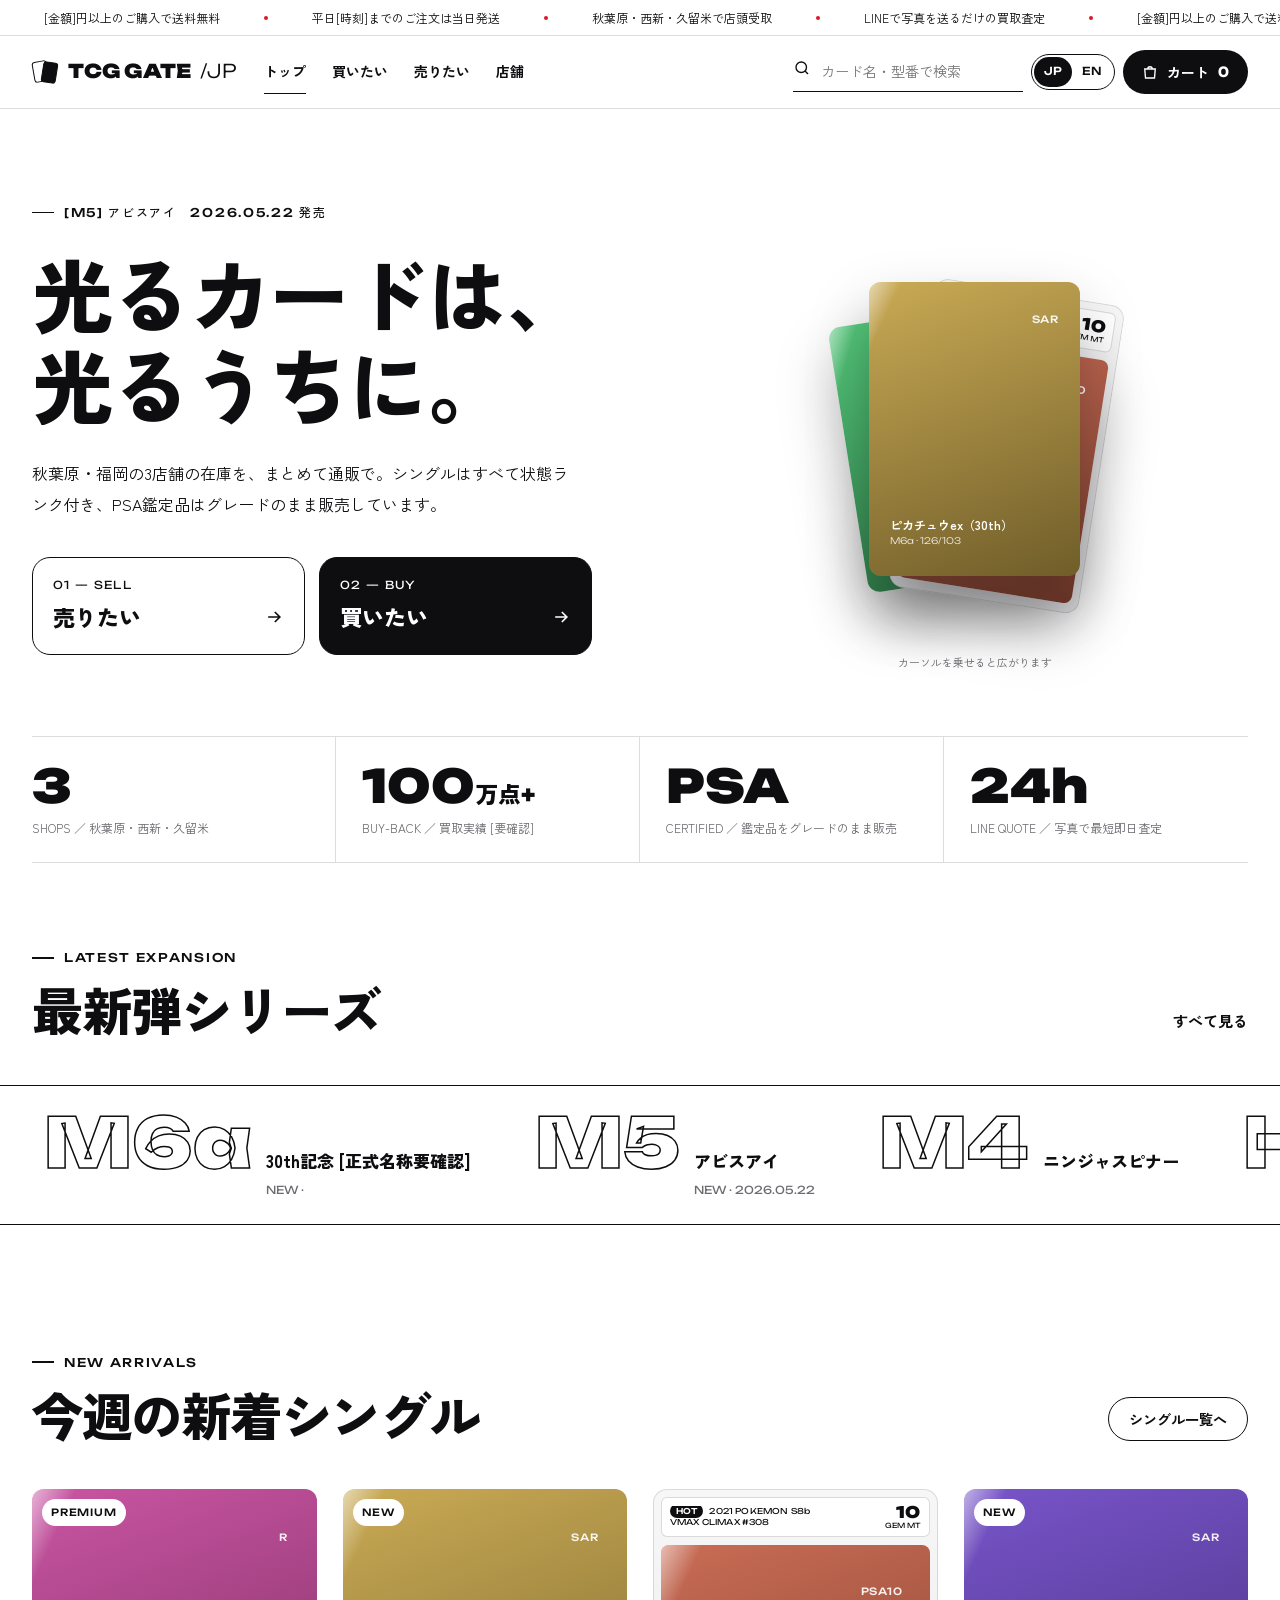
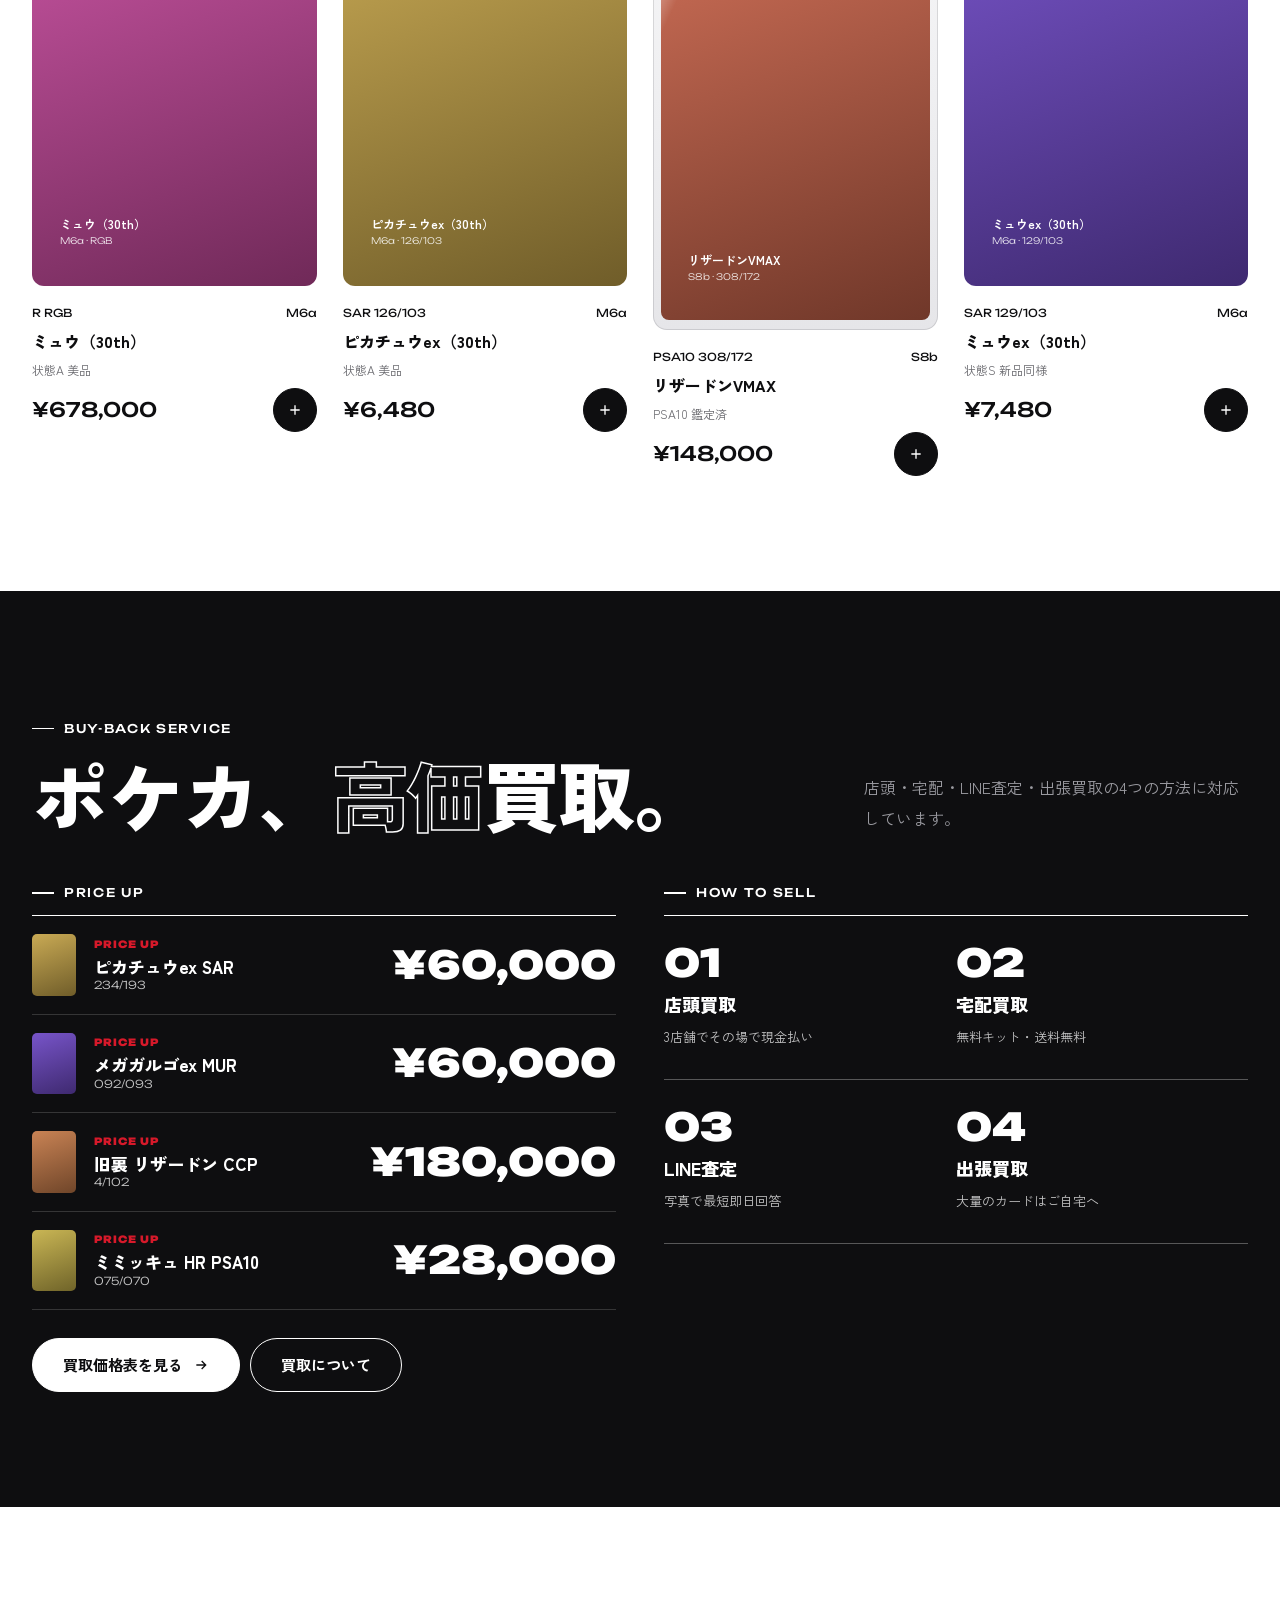
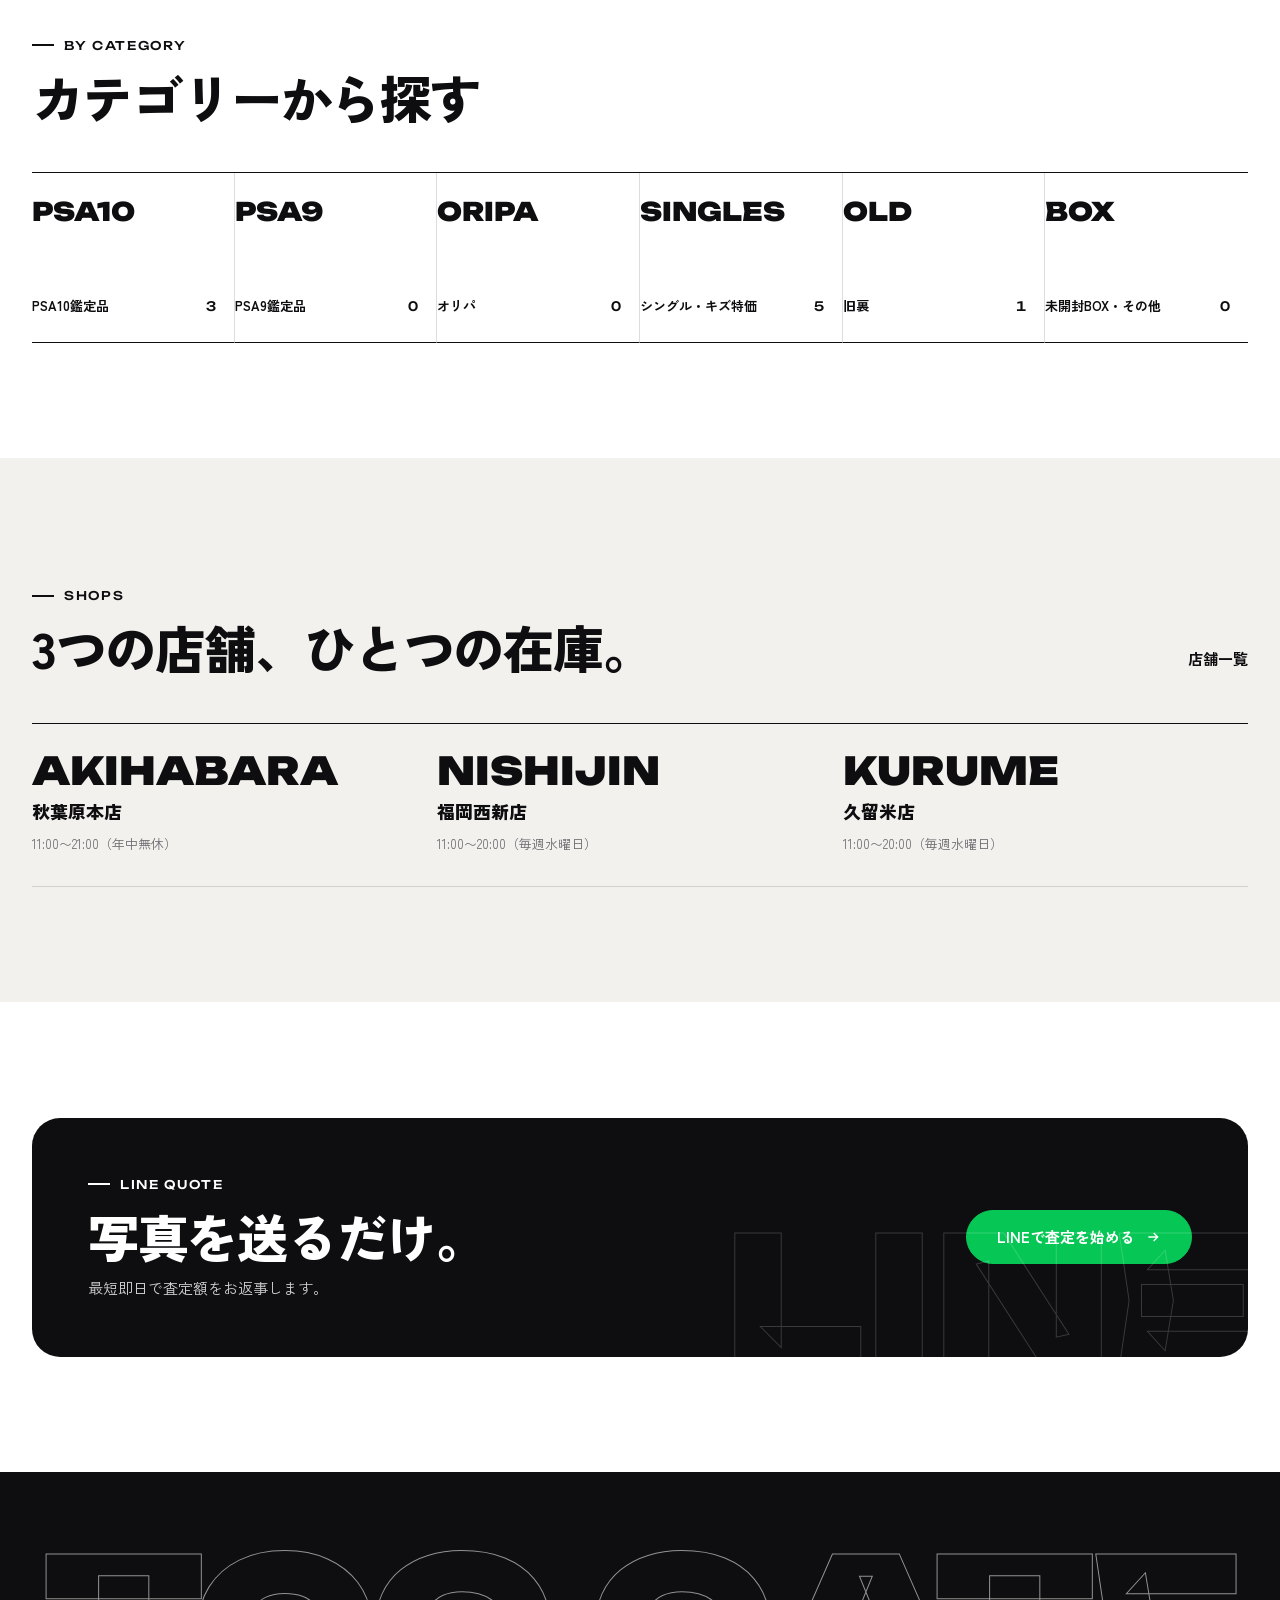
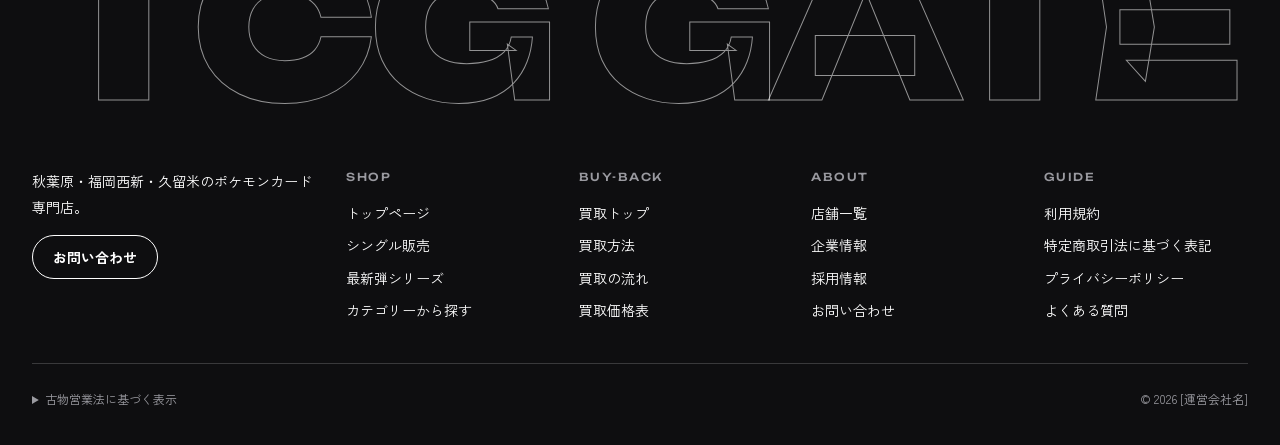
==== index.html @ 4944d93b "Add files via upload" ====
<!doctype html>
<html lang="ja">
<head>
<meta charset="utf-8">
<meta name="viewport" content="width=device-width, initial-scale=1, viewport-fit=cover">
<title>TCG GATE JAPAN｜秋葉原・福岡のポケモンカード専門店</title>
<meta name="description" content="秋葉原本店・福岡西新店・久留米店のポケモンカード専門店。シングル・PSA鑑定品の通販と、店頭・宅配・LINE・出張買取。">
<meta property="og:title" content="TCG GATE JAPAN｜秋葉原・福岡のポケモンカード専門店">
<meta property="og:description" content="秋葉原本店・福岡西新店・久留米店のポケモンカード専門店。シングル・PSA鑑定品の通販と、店頭・宅配・LINE・出張買取。">
<meta property="og:type" content="website">
<meta name="theme-color" content="#0E0E10">
<link rel="icon" href="data:image/svg+xml,%3Csvg xmlns='http://www.w3.org/2000/svg' viewBox='0 0 32 32'%3E%3Crect x='4' y='5' width='15' height='21' rx='3' fill='%23fff' stroke='%230E0E10' stroke-width='2' transform='rotate(-10 11 15)'/%3E%3Crect x='13' y='6' width='15' height='21' rx='3' fill='%230E0E10' transform='rotate(9 20 16)'/%3E%3C/svg%3E">
<link rel="preconnect" href="https://fonts.googleapis.com">
<link rel="preconnect" href="https://fonts.gstatic.com" crossorigin>
<link href="https://fonts.googleapis.com/css2?family=Unbounded:wght@300;500;900&family=Zen+Kaku+Gothic+New:wght@400;500;700;900&display=swap" rel="stylesheet">
<link rel="stylesheet" href="assets/style.css">
</head>
<body data-page="top">

<main id="main">
<section class="hero">
<div class="wrap hero-grid">
<div>
<p class="eyebrow" style="margin:0 0 26px"><span data-en="[M5] Abyss Eye — out 2026.05.22">[M5] アビスアイ　2026.05.22 発売</span></p>
<h1 class="display d-xl">
<span class="rise"><span data-en="Shiny cards,">光るカードは、</span></span>
<span class="rise d2"><span class="sheen" data-en="while they shine.">光るうちに。</span></span>
</h1>
<p class="lead rise d3" style="margin:28px 0 0"><span data-en="Stock from our three shops in Akihabara and Fukuoka, in one online store. Every single is condition-ranked; PSA cards are sold at their official grade.">秋葉原・福岡の3店舗の在庫を、まとめて通販で。シングルはすべて状態ランク付き、PSA鑑定品はグレードのまま販売しています。</span></p>
<div class="hero-cta rise d4"><span>
<a href="sell.html"><span class="en">01 — SELL</span><b><span data-en="Sell">売りたい</span><svg width="20" height="20" viewBox="0 0 24 24" fill="none" stroke="currentColor" stroke-width="2" aria-hidden="true"><path d="M5 12h14M13 6l6 6-6 6"/></svg></b></a>
</span><span>
<a class="primary" href="buy.html"><span class="en">02 — BUY</span><b><span data-en="Buy">買いたい</span><svg width="20" height="20" viewBox="0 0 24 24" fill="none" stroke="currentColor" stroke-width="2" aria-hidden="true"><path d="M5 12h14M13 6l6 6-6 6"/></svg></b></a>
</span></div>
</div>
<div class="fan" id="fan" aria-label="注目のカード"></div>
</div>
</section>

<div class="wrap" data-reveal>
<div class="stats">
<div><div class="v"><span data-count="3">3</span></div><div class="k">SHOPS ／ 秋葉原・西新・久留米</div></div>
<div><div class="v"><span data-count="100">100</span><span style="font-size:.5em">万点+</span></div><div class="k">BUY-BACK ／ 買取実績 [要確認]</div></div>
<div><div class="v">PSA</div><div class="k">CERTIFIED ／ 鑑定品をグレードのまま販売</div></div>
<div><div class="v">24h</div><div class="k">LINE QUOTE ／ 写真で最短即日査定</div></div>
</div>
</div>

<section class="sec tight" style="padding-bottom:0">
<div class="wrap sec-hd" data-reveal>
<div><p class="eyebrow">Latest expansion</p><h2 class="display d-m" data-en="Shop by set">最新弾シリーズ</h2></div>
<a class="link" style="font-weight:700" href="buy.html" data-en="View all">すべて見る</a>
</div>
<div class="sets marq-host"><div class="marq" id="sets"></div></div>
</section>

<section class="sec">
<div class="wrap">
<div class="sec-hd" data-reveal>
<div><p class="eyebrow">New arrivals</p><h2 class="display d-m" data-en="This week’s new singles">今週の新着シングル</h2></div>
<a class="btn ghost sm" href="buy.html"><span data-en="All singles">シングル一覧へ</span></a>
</div>
<div class="grid g4" id="new" data-reveal></div>
</div>
</section>

<section class="sec dark">
<div class="wrap">
<div class="sec-hd" data-reveal>
<div><p class="eyebrow">Buy-back service</p><h2 class="display d-l" data-en="We pay <span class='outline-w'>top</span> yen.">ポケカ、<span class="outline-w">高価</span>買取。</h2></div>
<p class="lead muted" style="margin:0;max-width:24em" data-en="In store, mail-in, LINE quote or home visit.">店頭・宅配・LINE査定・出張買取の4つの方法に対応しています。</p>
</div>
<div style="display:grid;grid-template-columns:repeat(auto-fit,minmax(300px,1fr));gap:48px" data-reveal>
<div>
<p class="eyebrow" style="margin:0 0 12px;color:#fff">Price up</p>
<ul class="plist" id="bb"></ul>
<div style="display:flex;flex-wrap:wrap;gap:10px;margin-top:28px"><a class="btn light" href="price.html"><span data-en="Full buylist">買取価格表を見る</span><svg class="arr" width="16" height="16" viewBox="0 0 24 24" fill="none" stroke="currentColor" stroke-width="2" aria-hidden="true"><path d="M5 12h14M13 6l6 6-6 6"/></svg></a><a class="btn ghost-w" href="sell.html" data-en="How to sell">買取について</a></div>
</div>
<div>
<p class="eyebrow" style="margin:0 0 12px;color:#fff">How to sell</p>
<div class="shop-mini" style="grid-template-columns:1fr 1fr">
<a href="shops.html"><span class="k">01</span><span class="j" data-en="In store">店頭買取</span><span class="s" data-en="Cash on the spot at 3 shops">3店舗でその場で現金払い</span></a>
<a href="contact.html?type=kit"><span class="k">02</span><span class="j" data-en="Mail-in">宅配買取</span><span class="s" data-en="Free kit, free shipping">無料キット・送料無料</span></a>
<a href="contact.html?type=line"><span class="k">03</span><span class="j" data-en="LINE quote">LINE査定</span><span class="s" data-en="Same-day quote from photos">写真で最短即日回答</span></a>
<a href="contact.html?type=visit"><span class="k">04</span><span class="j" data-en="Home visit">出張買取</span><span class="s" data-en="For large collections">大量のカードはご自宅へ</span></a>
</div>
</div>
</div>
</div>
</section>

<section class="sec" id="cats">
<div class="wrap">
<div class="sec-hd" data-reveal><div><p class="eyebrow">By category</p><h2 class="display d-m" data-en="Shop by category">カテゴリーから探す</h2></div></div>
<div class="cats" id="catgrid" data-reveal></div>
</div>
</section>

<section class="sec mist">
<div class="wrap">
<div class="sec-hd" data-reveal><div><p class="eyebrow">Shops</p><h2 class="display d-m" data-en="Three shops, one stock.">3つの店舗、ひとつの在庫。</h2></div><a class="link" style="font-weight:700" href="shops.html" data-en="All shops">店舗一覧</a></div>
<div class="shop-mini lt" id="shopmini" data-reveal></div>
</div>
</section>

<section class="sec">
<div class="wrap" data-reveal>
<div class="line-band">
<div><p class="eyebrow" style="margin:0 0 14px">LINE quote</p><h2 class="display d-m" data-en="Just send a photo.">写真を送るだけ。</h2><p style="margin:12px 0 0;opacity:.8" data-en="Same-day quote at the earliest.">最短即日で査定額をお返事します。</p></div>
<a class="btn line" href="contact.html?type=line"><span data-en="Start on LINE">LINEで査定を始める</span><svg class="arr" width="16" height="16" viewBox="0 0 24 24" fill="none" stroke="currentColor" stroke-width="2" aria-hidden="true"><path d="M5 12h14M13 6l6 6-6 6"/></svg></a>
</div>
</div>
</section>
</main>

<script src="assets/data.js"></script>
<script src="assets/app.js"></script>
<script>

(function(){
  function render(){
    var U=window.TCGUI, D=window.TCG, en=U.lang()==="en";
    var fan=[["p5","f1"],["p1","f2"],["p4","f3"]];
    U.$("#fan").innerHTML=fan.map(function(f){var p=U.byId[f[0]];return '<a class="'+f[1]+' foil-host" href="product.html?id='+p.id+'" aria-label="'+U.esc(p.name)+'">'+U.art(p)+'</a>';}).join("")+'<span class="hint">'+(en?"Hover to fan out":"カーソルを乗せると広がります")+'</span>';
    var sets=D.sets.map(function(s){return '<a href="buy.html?set='+s.code+'"><span class="code">'+s.code+'</span><span><span class="nm">'+(en?s.en:s.name)+'</span><br><span class="dt">'+(s.isNew?"NEW · ":"")+(s.date||"")+'</span></span></a>';}).join("");
    U.$("#sets").innerHTML=sets+sets;
    U.$("#new").innerHTML=["p6","p1","p4","p2"].map(function(id){return U.card(U.byId[id]);}).join("");
    U.$("#bb").innerHTML=D.buyback.map(function(b){return '<li><span class="art" style="--h:'+b.hue+'"></span><span class="nm"><span class="up">PRICE UP</span>'+U.esc(b.name)+'<small>'+b.num+'</small></span><span class="pr">'+U.yen(b.price)+'</span></li>';}).join("");
    U.$("#catgrid").innerHTML=D.cats.map(function(c){var n=D.products.filter(function(p){return p.cat===c.id;}).length;return '<a href="buy.html?cat='+c.id+'"><span class="k">'+c.k+'</span><span class="j"><span>'+(en?c.en:c.name)+'</span><span class="num" style="font-weight:500">'+n+'</span></span></a>';}).join("");
    U.$("#shopmini").innerHTML=D.shops.map(function(s){return '<a href="shops.html#'+s.id+'"><span class="k">'+s.k+'</span><span class="j">'+s.name+'</span><span class="s">'+s.hours+'（'+s.off+'）</span></a>';}).join("");
  }
  document.addEventListener("tcg:ready",render);
  document.addEventListener("tcg:lang",function(){ if(window.TCGUI) render(); });
})();

</script>
</body>
</html>
---- assets/style.css ----
/* TCG GATE JAPAN — design tokens
   Palette: Ink / Paper / Crimson (+ Mist for surfaces) */
:root{
  --ink:#0E0E10;
  --paper:#FFFFFF;
  --mist:#F2F1EE;
  --accent:#D7192A;
  --muted:#6B6B70;
  --line:rgba(14,14,16,.14);
  --ff-jp:"Zen Kaku Gothic New","Hiragino Sans","Yu Gothic",sans-serif;
  --ff-en:"Unbounded","Zen Kaku Gothic New",sans-serif;
  --wrap:1320px;
  --gut:clamp(18px,3vw,32px);
  --ease:cubic-bezier(.2,.8,.2,1);
  --header-h:72px;
}
*,*::before,*::after{box-sizing:border-box}
html{scroll-behavior:smooth;-webkit-text-size-adjust:100%}
body{margin:0;background:var(--paper);color:var(--ink);font-family:var(--ff-jp);font-size:15px;line-height:1.75;-webkit-font-smoothing:antialiased;overflow-x:hidden}
img{max-width:100%;display:block}
a{color:inherit;text-decoration:none}
button,input,select,textarea{font:inherit;color:inherit}
button{cursor:pointer}
:focus-visible{outline:2px solid var(--accent);outline-offset:3px}
.sr{position:absolute!important;width:1px;height:1px;overflow:hidden;clip:rect(0 0 0 0);white-space:nowrap}
.wrap{max-width:var(--wrap);margin:0 auto;padding:0 var(--gut)}
.en{font-family:var(--ff-en)}
.num{font-family:var(--ff-en);font-variant-numeric:tabular-nums;letter-spacing:-.01em}
.muted{color:var(--muted)}
.accent{color:var(--accent)}

/* ---------- type ---------- */
.eyebrow{font-family:var(--ff-en);font-size:12px;font-weight:500;letter-spacing:.14em;text-transform:uppercase;display:flex;align-items:center;gap:10px}
.eyebrow::before{content:"";width:22px;height:1.5px;background:currentColor}
.display{font-weight:900;letter-spacing:-.025em;line-height:1.06;margin:0}
.d-xl{font-size:clamp(48px,8.4vw,124px)}
.d-l{font-size:clamp(40px,6vw,84px)}
.d-m{font-size:clamp(30px,4vw,54px)}
.d-s{font-size:clamp(24px,2.6vw,34px)}
.outline{color:transparent;-webkit-text-stroke:1.5px var(--ink)}
.outline-w{color:transparent;-webkit-text-stroke:1.5px #fff}
.sheen{background:linear-gradient(100deg,var(--ink) 0 40%,#A6A6AA 47%,var(--ink) 54% 100%);background-size:300% 100%;-webkit-background-clip:text;background-clip:text;color:transparent;animation:sheen 5.5s ease-in-out infinite}
@keyframes sheen{0%,58%{background-position:100% 0}100%{background-position:0 0}}
.lead{font-size:clamp(15px,1.25vw,17px);line-height:1.95;max-width:34em}

/* line rise */
.rise{display:block;overflow:hidden;padding-bottom:.06em}
.rise>span{display:block;animation:rise 1s var(--ease) both}
.rise.d2>span{animation-delay:.12s}.rise.d3>span{animation-delay:.24s}.rise.d4>span{animation-delay:.36s}
@keyframes rise{from{transform:translateY(108%)}to{transform:none}}

/* reveal on scroll */
.js [data-reveal]{opacity:0;transform:translateY(28px);transition:opacity .9s var(--ease),transform .9s var(--ease)}
.js [data-reveal].in{opacity:1;transform:none}

/* ---------- buttons ---------- */
.btn{display:inline-flex;align-items:center;justify-content:center;gap:10px;height:54px;padding:0 30px;border-radius:999px;border:1.5px solid var(--ink);background:var(--ink);color:#fff;font-weight:700;font-size:15px;transition:transform .2s var(--ease),background .25s,color .25s;white-space:nowrap}
.btn:hover{background:var(--accent);border-color:var(--accent)}
.btn:active{transform:scale(.97)}
.btn.ghost{background:transparent;color:var(--ink)}
.btn.ghost:hover{background:var(--ink);color:#fff;border-color:var(--ink)}
.btn.light{background:#fff;color:var(--ink);border-color:#fff}
.btn.light:hover{background:var(--accent);color:#fff;border-color:var(--accent)}
.btn.ghost-w{background:transparent;color:#fff;border-color:#fff}
.btn.ghost-w:hover{background:#fff;color:var(--ink)}
.btn.sm{height:44px;padding:0 20px;font-size:14px}
.btn.block{width:100%}
.btn[disabled]{background:#C9C9CC;border-color:#C9C9CC;color:#fff;cursor:not-allowed}
.btn .arr{transition:transform .3s var(--ease)}
.btn:hover .arr{transform:translateX(4px)}
.link{background-image:linear-gradient(currentColor,currentColor);background-size:0 1.5px;background-repeat:no-repeat;background-position:0 100%;transition:background-size .35s var(--ease);padding-bottom:2px}
.link:hover,.link.on{background-size:100% 1.5px}
.chip{height:42px;padding:0 18px;border-radius:999px;border:1.5px solid var(--ink);background:#fff;font-size:14px;font-weight:700;display:inline-flex;align-items:center;gap:8px;transition:background .2s,color .2s}
.chip:hover{background:var(--mist)}
.chip.on{background:var(--ink);color:#fff}
.chip .n{font-family:var(--ff-en);font-size:11px;font-weight:500;opacity:.7}

/* ---------- announcement + header ---------- */
.announce{border-bottom:1px solid var(--line);height:36px;overflow:hidden;display:flex;align-items:center;font-size:12px;background:#fff}
.marq{display:flex;gap:44px;width:max-content;animation:marq 34s linear infinite;padding-left:44px}
.marq.slow{animation-duration:52s}
.marq-host:hover .marq{animation-play-state:paused}
@keyframes marq{from{transform:translateX(0)}to{transform:translateX(-50%)}}
.marq .dot{width:4px;height:4px;border-radius:50%;background:var(--accent);align-self:center}

.site-header{position:sticky;top:0;z-index:40;background:rgba(255,255,255,.92);backdrop-filter:saturate(1.4) blur(10px);-webkit-backdrop-filter:saturate(1.4) blur(10px);border-bottom:1px solid var(--line)}
.hd{height:var(--header-h);display:flex;align-items:center;gap:28px}
.logo{font-family:var(--ff-en);font-weight:900;font-size:19px;letter-spacing:-.01em;display:flex;align-items:center;gap:10px;white-space:nowrap}
.logo .mark{width:26px;height:26px;position:relative;flex:none}
.logo .mark i{position:absolute;width:15px;height:21px;border-radius:3px;border:1.5px solid var(--ink)}
.logo .mark i:first-child{left:1px;top:2px;transform:rotate(-10deg);background:#fff}
.logo .mark i:last-child{right:1px;top:3px;transform:rotate(9deg);background:var(--ink)}
.logo .slash{font-weight:300}
.gnav{display:flex;gap:26px;flex:1}
.gnav a{font-size:14px;font-weight:700;height:44px;display:inline-flex;align-items:center}
.hd-tools{display:flex;align-items:center;gap:8px}
.search{display:flex;align-items:center;gap:8px;border-bottom:1.5px solid var(--ink);height:40px;width:230px}
.search input{border:0;outline:0;background:transparent;flex:1;font-size:14px;min-width:0}
.icon-btn{width:44px;height:44px;border-radius:50%;border:0;background:transparent;display:inline-flex;align-items:center;justify-content:center;position:relative}
.icon-btn:hover{background:var(--mist)}
.lang{display:flex;border:1.5px solid var(--ink);border-radius:999px;height:36px;padding:2px}
.lang button{border:0;background:transparent;border-radius:999px;font-family:var(--ff-en);font-size:11px;font-weight:500;padding:0 10px;min-width:38px}
.lang button.on{background:var(--ink);color:#fff}
.cart-btn{height:44px;padding:0 18px;border-radius:999px;border:0;background:var(--ink);color:#fff;font-weight:700;font-size:14px;display:inline-flex;align-items:center;gap:8px}
.cart-btn .num{display:inline-block;min-width:1ch}
.cart-btn.bump .num{animation:bump .45s var(--ease)}
@keyframes bump{40%{transform:scale(1.5)}}
.menu-btn{display:none}
.mnav{display:none}

/* ---------- product card ---------- */
.grid{display:grid;grid-template-columns:repeat(auto-fill,minmax(210px,1fr));gap:48px 26px}
.pcard{display:flex;flex-direction:column;gap:6px;position:relative}
.pcard.sold{opacity:.45}
.pcard .meta{display:flex;justify-content:space-between;font-family:var(--ff-en);font-size:11px;margin-top:12px}
.pcard .name{font-size:16px;font-weight:900;line-height:1.45}
.pcard .sub{font-size:12px;color:var(--muted)}
.pcard .row{display:flex;justify-content:space-between;align-items:center;gap:8px;margin-top:2px}
.pcard .price{font-family:var(--ff-en);font-size:20px;font-weight:500}
.pcard .old{font-family:var(--ff-en);font-size:12px;color:var(--muted);text-decoration:line-through;margin-left:6px}
.pcard .tag{position:absolute;top:10px;left:10px;z-index:3;font-family:var(--ff-en);font-size:10px;font-weight:500;letter-spacing:.08em;background:#fff;color:var(--ink);padding:5px 9px;border-radius:999px}
.pcard .tag.red{background:var(--accent);color:#fff}
.add{width:44px;height:44px;border-radius:50%;border:1.5px solid var(--ink);background:var(--ink);color:#fff;display:inline-flex;align-items:center;justify-content:center;flex:none;transition:background .2s,transform .2s}
.add:hover{background:var(--accent);border-color:var(--accent)}
.add:active{transform:scale(.9)}
.add[disabled]{background:#fff;color:#AAA;border-color:#CCC}

/* card art placeholder (replace with product photos) */
.art{position:relative;aspect-ratio:63/88;border-radius:12px;overflow:hidden;display:block;width:100%;
  background:linear-gradient(160deg,hsl(var(--h) 52% 56%),hsl(var(--h) 46% 30%));transition:transform .5s var(--ease),box-shadow .5s var(--ease)}
.art::before{content:"";position:absolute;inset:7%;border-radius:6px;border:1px solid rgba(255,255,255,.35);
  background:radial-gradient(ellipse 70% 44% at 50% 40%,rgba(255,255,255,.28),transparent 70%)}
.art .a-r{position:absolute;top:10%;right:10%;font-family:var(--ff-en);font-size:10px;font-weight:500;color:rgba(255,255,255,.9);letter-spacing:.08em}
.art .a-n{position:absolute;left:10%;right:10%;bottom:10%;color:#fff;font-size:12px;font-weight:700;line-height:1.35}
.art .a-n small{display:block;font-family:var(--ff-en);font-size:9px;font-weight:300;opacity:.85;margin-top:2px}
a.pcard:hover .art,.art-host:hover .art{transform:translateY(-6px);box-shadow:0 24px 40px rgba(14,14,16,.2)}
/* PSA slab */
.slab{position:relative;display:block;border-radius:14px;padding:8px 8px 10px;background:linear-gradient(180deg,#F7F7F8,#E6E6E9);box-shadow:inset 0 0 0 1px rgba(14,14,16,.12);transition:transform .5s var(--ease),box-shadow .5s var(--ease)}
.slab .lbl{display:flex;justify-content:space-between;align-items:center;gap:8px;background:#fff;border:1px solid rgba(14,14,16,.15);border-radius:6px;padding:6px 8px;margin-bottom:8px;font-family:var(--ff-en);font-size:8px;line-height:1.35;letter-spacing:.02em}
.slab .lbl b{font-size:16px;font-weight:900;line-height:1}
.slab .lbl .g{text-align:right}
.slab .lbl .g span{display:block;font-size:7px}
.slab .art{border-radius:8px;transition:none}
a.pcard:hover .slab{transform:translateY(-6px);box-shadow:inset 0 0 0 1px rgba(14,14,16,.12),0 24px 40px rgba(14,14,16,.18)}
a.pcard:hover .slab .art{transform:none;box-shadow:none}
/* foil */
.foil{position:relative;overflow:hidden}
.foil::before{content:"";position:absolute;inset:0;z-index:2;background:conic-gradient(from 210deg,#ff9ac0,#ffe68a,#9ae6ff,#c3a8ff,#ff9ac0);mix-blend-mode:color-dodge;opacity:0;transition:opacity .4s;pointer-events:none}
.foil::after{content:"";position:absolute;inset:-30%;z-index:2;background:linear-gradient(115deg,transparent 42%,rgba(255,255,255,.75) 50%,transparent 58%);transform:translateX(-55%);transition:transform .9s var(--ease);pointer-events:none}
a.pcard:hover .foil::before,.foil-host:hover .foil::before{opacity:.5}
a.pcard:hover .foil::after,.foil-host:hover .foil::after{transform:translateX(55%)}

/* ---------- sections ---------- */
.sec{padding:clamp(64px,9vw,120px) 0}
.sec.tight{padding:clamp(44px,6vw,72px) 0}
.sec-hd{display:flex;justify-content:space-between;align-items:flex-end;flex-wrap:wrap;gap:16px;margin-bottom:clamp(28px,4vw,48px)}
.sec-hd .eyebrow{margin-bottom:14px}
.dark{background:var(--ink);color:#fff}
.dark .muted{color:#9A9AA0}
.mist{background:var(--mist)}
.rule{border:0;border-top:1px solid var(--line);margin:0}
.crumb{font-size:12px;color:var(--muted);display:flex;flex-wrap:wrap;gap:8px;padding:20px 0 0}
.crumb a:hover{color:var(--ink)}
.page-hd{padding:clamp(36px,6vw,72px) 0 clamp(28px,4vw,44px);border-bottom:1px solid var(--line)}
.page-hd .eyebrow{margin-bottom:18px}

/* hero */
.hero{padding:clamp(40px,6vw,80px) 0 clamp(40px,5vw,64px)}
.hero-grid{display:grid;grid-template-columns:1.15fr 1fr;gap:40px;align-items:center}
.fan{position:relative;height:clamp(360px,38vw,500px);display:flex;align-items:center;justify-content:center}
.fan a{position:absolute;width:clamp(150px,15vw,220px);transition:transform .7s var(--ease)}
.fan a .art{box-shadow:0 30px 60px rgba(14,14,16,.28)}
.fan .f1{transform:rotate(-9deg) translate(-34px,12px)}
.fan .f2{position:relative;z-index:2;width:clamp(165px,16.5vw,240px)}
.fan .f3{transform:rotate(9deg) translate(34px,12px)}
.fan:hover .f1{transform:rotate(-18deg) translate(-74px,10px)}
.fan:hover .f3{transform:rotate(18deg) translate(74px,10px)}
.fan .hint{position:absolute;bottom:0;font-size:11px;color:var(--muted)}
.hero-cta{display:grid;grid-template-columns:1fr 1fr;gap:14px;margin-top:36px;max-width:560px}
.hero-cta a{border:1.5px solid var(--ink);border-radius:18px;padding:18px 20px;display:flex;flex-direction:column;gap:2px;transition:background .25s,color .25s}
.hero-cta a:hover{background:var(--ink);color:#fff}
.hero-cta a .en{font-size:11px;letter-spacing:.12em}
.hero-cta a b{font-size:22px;font-weight:900;display:flex;justify-content:space-between;align-items:center}
.hero-cta a.primary{background:var(--ink);color:#fff}
.hero-cta a.primary:hover{background:var(--accent);border-color:var(--accent)}

.stats{display:grid;grid-template-columns:repeat(4,1fr);border-top:1px solid var(--line);border-bottom:1px solid var(--line)}
.stats>div{padding:26px 0 24px;border-right:1px solid var(--line);padding-left:clamp(0px,2vw,28px)}
.stats>div:first-child{padding-left:0}
.stats>div:last-child{border-right:0}
.stats .v{font-family:var(--ff-en);font-weight:900;font-size:clamp(30px,3.6vw,52px);line-height:1}
.stats .k{font-size:12px;margin-top:8px;color:var(--muted)}

.sets{border-top:1px solid var(--ink);border-bottom:1px solid var(--ink);overflow:hidden;padding:22px 0}
.sets .marq{gap:64px;animation-duration:44s}
.sets a{display:flex;align-items:baseline;gap:14px;white-space:nowrap}
.sets a .code{font-family:var(--ff-en);font-weight:900;font-size:clamp(44px,5.4vw,76px);line-height:1;color:transparent;-webkit-text-stroke:1.5px var(--ink);transition:color .3s}
.sets a:hover .code{color:var(--ink)}
.sets a .nm{font-size:17px;font-weight:900}
.sets a .dt{font-family:var(--ff-en);font-size:11px;color:var(--muted)}

/* category tiles */
.cats{display:grid;grid-template-columns:repeat(6,1fr);border-top:1px solid var(--ink)}
.cats a{padding:26px 18px 24px 0;border-bottom:1px solid var(--ink);border-right:1px solid var(--line);display:flex;flex-direction:column;justify-content:space-between;gap:30px;min-height:170px;transition:background .3s,color .3s,padding .3s var(--ease)}
.cats a:last-child{border-right:0}
.cats a:hover{background:var(--ink);color:#fff;padding-left:18px}
.cats .k{font-family:var(--ff-en);font-weight:900;font-size:clamp(20px,2vw,28px);line-height:1.05}
.cats .j{font-size:13px;font-weight:700;display:flex;justify-content:space-between}

/* buy-back list */
.plist{list-style:none;margin:0;padding:0;border-top:1px solid currentColor}
.plist li{display:grid;grid-template-columns:44px 1fr auto;gap:18px;align-items:center;padding:18px 0;border-bottom:1px solid rgba(127,127,127,.35)}
.plist .art{width:44px;border-radius:5px}
.plist .art::before,.plist .art .a-n,.plist .art .a-r{display:none}
.plist .nm{font-size:17px;font-weight:900;line-height:1.4}
.plist .nm small{display:block;font-family:var(--ff-en);font-size:11px;font-weight:300;opacity:.75}
.plist .pr{font-family:var(--ff-en);font-weight:900;font-size:clamp(24px,3vw,40px);line-height:1;text-align:right}
.plist .up{font-family:var(--ff-en);font-size:10px;letter-spacing:.1em;color:var(--accent);display:block;margin-bottom:4px}

/* methods / steps */
.methods{display:grid;grid-template-columns:repeat(4,1fr);border-top:1px solid var(--ink)}
.methods a,.methods div{padding:28px 24px 30px 0;border-bottom:1px solid var(--ink);display:flex;flex-direction:column;gap:10px;transition:padding .35s var(--ease)}
.methods a:hover{padding-left:16px}
.methods .no{font-family:var(--ff-en);font-weight:900;font-size:48px;line-height:1;color:transparent;-webkit-text-stroke:1.5px var(--ink)}
.methods a:hover .no{color:var(--accent);-webkit-text-stroke-color:var(--accent)}
.methods h3{margin:0;font-size:22px;font-weight:900}
.methods p{margin:0;font-size:14px;line-height:1.8}
.methods .go{font-size:13px;font-weight:700;margin-top:auto}
.steps{list-style:none;margin:0;padding:0;display:grid;grid-template-columns:repeat(4,1fr);gap:28px}
.steps li{border-top:1.5px solid currentColor;padding-top:16px}
.steps .no{font-family:var(--ff-en);font-size:11px;letter-spacing:.14em}
.steps h3{margin:10px 0 8px;font-size:19px;font-weight:900}
.steps p{margin:0;font-size:14px;line-height:1.85;opacity:.85}
.promise{display:grid;grid-template-columns:repeat(4,1fr);gap:0;border-top:1px solid var(--ink)}
.promise div{padding:24px 18px 24px 0;border-bottom:1px solid var(--ink)}
.promise b{display:block;font-size:20px;font-weight:900}
.promise span{font-size:13px;color:var(--muted)}

/* LINE band */
.line-band{border-radius:28px;background:var(--ink);color:#fff;padding:clamp(32px,5vw,56px);display:flex;flex-wrap:wrap;justify-content:space-between;align-items:center;gap:24px;position:relative;overflow:hidden}
.line-band::after{content:"LINE";position:absolute;right:-10px;bottom:-34px;font-family:var(--ff-en);font-weight:900;font-size:180px;line-height:1;color:transparent;-webkit-text-stroke:1px rgba(255,255,255,.18);pointer-events:none}
.btn.line{background:#06C755;border-color:#06C755;color:#fff}
.btn.line:hover{background:#fff;color:var(--ink);border-color:#fff}

/* shops */
.shop{display:grid;grid-template-columns:1fr 1.2fr;gap:40px;padding:clamp(40px,5vw,64px) 0;border-top:1px solid var(--ink)}
.shop .big{font-family:var(--ff-en);font-weight:900;font-size:clamp(44px,6vw,92px);line-height:.95;letter-spacing:-.03em}
.shop .badge{display:inline-block;font-size:11px;font-weight:700;border:1.5px solid var(--ink);border-radius:999px;padding:3px 10px;margin-right:6px}
.shop .badge.red{background:var(--accent);border-color:var(--accent);color:#fff}
.shop dl{margin:0;display:grid;grid-template-columns:90px 1fr;font-size:14px}
.shop dt,.shop dd{padding:12px 0;border-bottom:1px solid var(--line);margin:0}
.shop dt{color:var(--muted)}
.shop-mini{display:grid;grid-template-columns:repeat(3,1fr);border-top:1px solid #fff}
.shop-mini a{padding:28px 24px 30px 0;border-bottom:1px solid rgba(255,255,255,.3);display:flex;flex-direction:column;gap:6px;transition:padding .35s var(--ease)}
.shop-mini a:hover{padding-left:16px}
.shop-mini .k{font-family:var(--ff-en);font-weight:900;font-size:clamp(28px,3vw,40px);line-height:1}
.shop-mini .j{font-size:18px;font-weight:900}
.shop-mini .s{font-size:13px;opacity:.75}

/* list page */
.toolbar{display:flex;flex-wrap:wrap;justify-content:space-between;align-items:center;gap:14px;padding:22px 0;border-bottom:1px solid var(--line);position:sticky;top:var(--header-h);background:rgba(255,255,255,.95);backdrop-filter:blur(8px);z-index:20}
.chips{display:flex;flex-wrap:wrap;gap:8px}
.select{height:42px;border:1.5px solid var(--ink);border-radius:999px;padding:0 36px 0 16px;background:#fff url("data:image/svg+xml,%3Csvg xmlns='http://www.w3.org/2000/svg' width='12' height='8'%3E%3Cpath d='M1 1l5 5 5-5' fill='none' stroke='%230E0E10' stroke-width='1.6'/%3E%3C/svg%3E") no-repeat right 14px center;-webkit-appearance:none;appearance:none;font-size:14px;font-weight:700}
.check{display:inline-flex;align-items:center;gap:8px;font-size:14px;min-height:44px;cursor:pointer}
.check input{width:18px;height:18px;accent-color:var(--ink)}
.empty{padding:80px 0;text-align:center}
.empty .display{margin-bottom:14px}

/* product page */
.pd{display:grid;grid-template-columns:1fr 1fr;gap:clamp(32px,6vw,88px);padding:clamp(32px,5vw,56px) 0 clamp(56px,7vw,96px)}
.stage{position:sticky;top:calc(var(--header-h) + 24px);display:flex;flex-direction:column;align-items:center;gap:16px;perspective:1000px}
.tilt{width:min(100%,420px);transition:transform .14s linear;will-change:transform}
.tilt .art{box-shadow:0 40px 80px rgba(14,14,16,.28)}
.tilt .slab{box-shadow:inset 0 0 0 1px rgba(14,14,16,.12),0 40px 80px rgba(14,14,16,.22)}
.tilt .glare{position:absolute;inset:0;z-index:3;pointer-events:none;border-radius:inherit;background:radial-gradient(circle at var(--gx,50%) var(--gy,30%),rgba(255,255,255,.45),transparent 45%);mix-blend-mode:soft-light;opacity:0;transition:opacity .3s}
.tilt:hover .glare{opacity:1}
.pd-title{font-size:clamp(32px,4vw,56px);font-weight:900;line-height:1.15;letter-spacing:-.02em;margin:10px 0 8px}
.price-row{display:flex;flex-wrap:wrap;align-items:baseline;gap:12px;padding:20px 0;border-top:1px solid var(--ink);border-bottom:1px solid var(--ink);margin:24px 0}
.price-row .p{font-family:var(--ff-en);font-weight:900;font-size:clamp(38px,4.4vw,56px);line-height:1}
.stock-pill{margin-left:auto;font-size:13px;font-weight:700;display:inline-flex;align-items:center;gap:8px}
.stock-pill::before{content:"";width:8px;height:8px;border-radius:50%;background:#1F9D55}
.stock-pill.low::before{background:var(--accent)}
.stock-pill.out::before{background:#AAA}
.qty{display:inline-flex;align-items:center;border:1.5px solid var(--ink);border-radius:999px;height:54px}
.qty button{width:46px;height:100%;border:0;background:transparent;font-size:18px}
.qty input{width:36px;text-align:center;border:0;outline:0;background:transparent;font-family:var(--ff-en)}
.buy-row{display:flex;flex-wrap:wrap;gap:10px;margin-bottom:12px}
.buy-row .btn{flex:1 1 220px}
.spec{margin:28px 0;display:grid;grid-template-columns:120px 1fr;font-size:14px}
.spec dt,.spec dd{margin:0;padding:13px 0;border-bottom:1px solid var(--line)}
.spec dt{color:var(--muted)}
.notes{background:var(--mist);border-radius:20px;padding:24px 26px;font-size:13px;line-height:1.9}
.notes h2{font-size:15px;margin:0 0 8px}
.notes ul{margin:0;padding-left:1.2em}

/* sell list (price page) */
.ticket{display:grid;grid-template-columns:1fr auto;border:1.5px solid var(--ink);border-radius:18px;overflow:hidden;position:relative;transition:transform .3s var(--ease)}
.ticket+.ticket{margin-top:12px}
.ticket .l{display:flex;gap:18px;align-items:center;padding:18px 22px}
.ticket .r{border-left:1.5px dashed var(--ink);padding:16px 22px;display:flex;align-items:center;gap:18px}
.ticket .pr{font-family:var(--ff-en);font-weight:900;font-size:clamp(26px,3vw,40px);line-height:1}
.ticket.on{background:var(--mist)}
.ticket .stamp{position:absolute;right:16px;top:-12px;width:62px;height:62px;border-radius:50%;border:2px solid var(--accent);color:var(--accent);display:flex;align-items:center;justify-content:center;font-weight:900;font-size:14px;background:#fff;transform:rotate(-10deg);animation:stamp .35s cubic-bezier(.2,1.6,.4,1) both}
@keyframes stamp{from{transform:scale(1.8) rotate(-18deg);opacity:0}to{transform:scale(1) rotate(-10deg);opacity:1}}
.sellbar{position:sticky;bottom:16px;margin-top:24px;background:var(--ink);color:#fff;border-radius:999px;padding:10px 10px 10px 28px;display:flex;flex-wrap:wrap;justify-content:space-between;align-items:center;gap:12px;z-index:10}
.sellbar .t{font-family:var(--ff-en);font-weight:900;font-size:26px;margin-left:8px}

/* forms */
.form{display:grid;gap:22px;max-width:720px}
.field{display:flex;flex-direction:column;gap:8px}
.field label,.field .lbl{font-size:13px;font-weight:700}
.field .req{color:var(--accent);margin-left:6px;font-size:11px}
.input,.textarea{border:0;border-bottom:1.5px solid var(--ink);padding:10px 0;font-size:16px;background:transparent;outline:0;border-radius:0}
.input:focus,.textarea:focus{border-bottom-color:var(--accent)}
.textarea{min-height:140px;resize:vertical;border:1.5px solid var(--ink);border-radius:14px;padding:14px}
.radios{display:flex;flex-wrap:wrap;gap:8px}
.radios input{position:absolute;opacity:0;pointer-events:none}
.radios label{height:44px;padding:0 18px;border-radius:999px;border:1.5px solid var(--ink);display:inline-flex;align-items:center;font-size:14px;font-weight:700;cursor:pointer}
.radios input:checked+label{background:var(--ink);color:#fff}
.radios input:focus-visible+label{outline:2px solid var(--accent);outline-offset:3px}
.thanks{padding:40px 0}

/* faq */
.faq details{border-bottom:1px solid var(--ink)}
.faq summary{list-style:none;cursor:pointer;display:grid;grid-template-columns:56px 1fr 30px;gap:12px;align-items:center;padding:22px 0;font-size:17px;font-weight:900}
.faq summary::-webkit-details-marker{display:none}
.faq summary .q{font-family:var(--ff-en);font-weight:900;font-size:22px}
.faq summary .pm{width:30px;height:30px;position:relative}
.faq summary .pm::before,.faq summary .pm::after{content:"";position:absolute;left:7px;right:7px;top:14px;height:1.5px;background:var(--ink);transition:transform .3s var(--ease)}
.faq summary .pm::after{transform:rotate(90deg)}
.faq details[open] summary .pm::after{transform:rotate(0)}
.faq .a{padding:0 0 24px 68px;font-size:15px;line-height:1.95}

/* legal / docs */
.doc{max-width:820px}
.doc h2{font-size:24px;font-weight:900;margin:56px 0 14px;padding-top:12px;border-top:1px solid var(--ink)}
.doc h2:first-child{margin-top:0}
.doc p,.doc li{font-size:15px;line-height:2}
.doc table{width:100%;border-collapse:collapse;font-size:14px}
.doc th,.doc td{text-align:left;padding:13px 0;border-bottom:1px solid var(--line);vertical-align:top}
.doc th{width:200px;color:var(--muted);font-weight:500}
.tocs{display:flex;flex-wrap:wrap;gap:8px;margin-top:22px}

/* cart */
.cart-grid{display:grid;grid-template-columns:1.6fr 1fr;gap:48px;padding:40px 0 96px;align-items:start}
.citem{display:grid;grid-template-columns:72px 1fr auto;gap:18px;align-items:center;padding:18px 0;border-bottom:1px solid var(--line)}
.citem .art{width:72px;border-radius:7px}
.citem .art::before,.citem .art .a-r,.citem .art .a-n{display:none}
.citem .nm{font-weight:900;line-height:1.45}
.citem .rm{border:0;background:transparent;font-size:12px;color:var(--muted);padding:6px 0;text-decoration:underline}
.summary{border:1.5px solid var(--ink);border-radius:24px;padding:26px;position:sticky;top:calc(var(--header-h) + 24px)}
.summary .line{display:flex;justify-content:space-between;padding:8px 0;font-size:14px}
.summary .total{font-family:var(--ff-en);font-weight:900;font-size:32px}
.ship{margin:16px 0 20px}
.ship .bar{height:3px;background:#E3E3E3;margin-top:10px;overflow:hidden}
.ship .bar i{display:block;height:100%;background:var(--ink);transition:width .7s var(--ease)}

/* drawer + toast */
.scrim{position:fixed;inset:0;background:rgba(14,14,16,.38);opacity:0;pointer-events:none;transition:opacity .35s;z-index:80}
.drawer{position:fixed;top:0;right:0;bottom:0;width:min(440px,100%);background:#fff;z-index:90;transform:translateX(102%);transition:transform .5s var(--ease);display:flex;flex-direction:column;padding:env(safe-area-inset-top,0) 0 env(safe-area-inset-bottom,0)}
.drawer.open{transform:none}
.scrim.open{opacity:1;pointer-events:auto}
.drawer .dh{display:flex;justify-content:space-between;align-items:center;padding:20px 24px;border-bottom:1px solid var(--line)}
.drawer .db{flex:1;overflow:auto;padding:0 24px}
.drawer .df{padding:20px 24px;border-top:1px solid var(--line);display:grid;gap:10px}
.toast{position:fixed;left:50%;bottom:24px;transform:translate(-50%,140%);background:var(--ink);color:#fff;border-radius:999px;padding:12px 22px;font-size:14px;font-weight:700;z-index:100;transition:transform .45s var(--ease);white-space:nowrap;max-width:calc(100% - 32px);overflow:hidden;text-overflow:ellipsis}
.toast.show{transform:translate(-50%,0)}

/* footer */
.site-footer{background:var(--ink);color:#fff;margin-top:0}
.ft-big{overflow:hidden;padding:clamp(40px,6vw,72px) 0 0}
.ft-big div{font-family:var(--ff-en);font-weight:900;font-size:15.2vw;line-height:.86;letter-spacing:-.04em;white-space:nowrap;color:transparent;-webkit-text-stroke:1px rgba(255,255,255,.55);text-align:center}
.ft-cols{display:grid;grid-template-columns:1.4fr repeat(4,1fr);gap:28px;padding:56px 0 40px;border-bottom:1px solid rgba(255,255,255,.18)}
.ft-cols h4{font-family:var(--ff-en);font-size:11px;font-weight:500;letter-spacing:.14em;margin:0 0 14px;color:#9A9AA0}
.ft-cols ul{list-style:none;margin:0;padding:0;display:grid;gap:8px;font-size:14px}
.ft-cols a:hover{color:#fff;opacity:.7}
.ft-bottom{display:flex;flex-wrap:wrap;justify-content:space-between;gap:16px;padding:24px 0 36px;font-size:12px;color:#9A9AA0}
.ft-bottom details summary{cursor:pointer}

/* responsive */
@media (max-width:1080px){
  .gnav,.search{display:none}
  .menu-btn{display:inline-flex}
  .mnav{display:block;position:fixed;inset:0;top:0;background:#fff;z-index:95;transform:translateY(-102%);transition:transform .55s var(--ease);padding:24px var(--gut) 40px;overflow:auto}
  .mnav.open{transform:none}
  .mnav a.big{display:block;font-size:40px;font-weight:900;line-height:1.3;padding:8px 0;border-bottom:1px solid var(--line)}
  .hero-grid,.pd,.shop,.cart-grid{grid-template-columns:1fr}
  .stage{position:relative;top:0}
  .cats{grid-template-columns:repeat(3,1fr)}
  .methods,.steps,.promise{grid-template-columns:repeat(2,1fr)}
  .ft-cols{grid-template-columns:1fr 1fr}
  .summary{position:relative;top:0}
}
@media (max-width:640px){
  :root{--header-h:62px}
  .lang{display:none}
  .stats{grid-template-columns:repeat(2,1fr)}
  .stats>div:nth-child(2){border-right:0}
  .stats>div:nth-child(3){padding-left:0;border-top:1px solid var(--line)}
  .stats>div:nth-child(4){border-top:1px solid var(--line)}
  .cats{grid-template-columns:repeat(2,1fr)}
  .methods,.steps,.promise,.shop-mini{grid-template-columns:1fr}
  .grid{grid-template-columns:repeat(2,minmax(0,1fr));gap:36px 14px}
  .pcard .name{font-size:14px}
  .pcard .price{font-size:17px}
  .hero-cta{grid-template-columns:1fr}
  .ticket{grid-template-columns:1fr}
  .ticket .r{border-left:0;border-top:1.5px dashed var(--ink)}
  .faq .a{padding-left:0}
  .doc th{width:120px}
  .cart-btn .lbl{display:none}
  .sellbar{border-radius:24px}
}
@media (prefers-reduced-motion:reduce){
  *,*::before,*::after{animation-duration:.01ms!important;animation-iteration-count:1!important;transition-duration:.01ms!important;scroll-behavior:auto!important}
  .js [data-reveal]{opacity:1;transform:none}
}
.shop-mini.lt{border-top-color:var(--ink)}
.shop-mini.lt a{border-bottom-color:var(--line)}
.shop-mini.lt .s{color:var(--muted);opacity:1}
/* fixes after render check */
.announce .marq>span{white-space:nowrap}
.toast{visibility:hidden;transform:translate(-50%,200%);transition:transform .45s var(--ease),visibility 0s .45s}
.toast.show{visibility:visible;transform:translate(-50%,0);transition:transform .45s var(--ease)}
.hero .d-xl{font-size:clamp(44px,6.3vw,96px)}
@media (min-width:1081px){.hero h1 .rise{white-space:nowrap}}
.grid.g4{grid-template-columns:repeat(4,minmax(0,1fr))}
@media (max-width:1080px){.grid.g4{grid-template-columns:repeat(2,minmax(0,1fr))}}
.pcard .tag.on-slab{top:auto;bottom:calc(100% - 50px);left:auto;right:12px;display:none}
.slab .lbl>span:first-child{min-width:0;overflow:hidden;white-space:nowrap;text-overflow:ellipsis}
.slab .lbl .flag{font-family:var(--ff-en);font-size:8px;font-weight:500;background:var(--ink);color:#fff;border-radius:999px;padding:2px 6px;margin-right:6px}

/* real product photos: assets/images/<id>.jpg overrides the placeholder */
.art .ph{position:absolute;inset:0;width:100%;height:100%;object-fit:cover;z-index:1;border-radius:inherit}
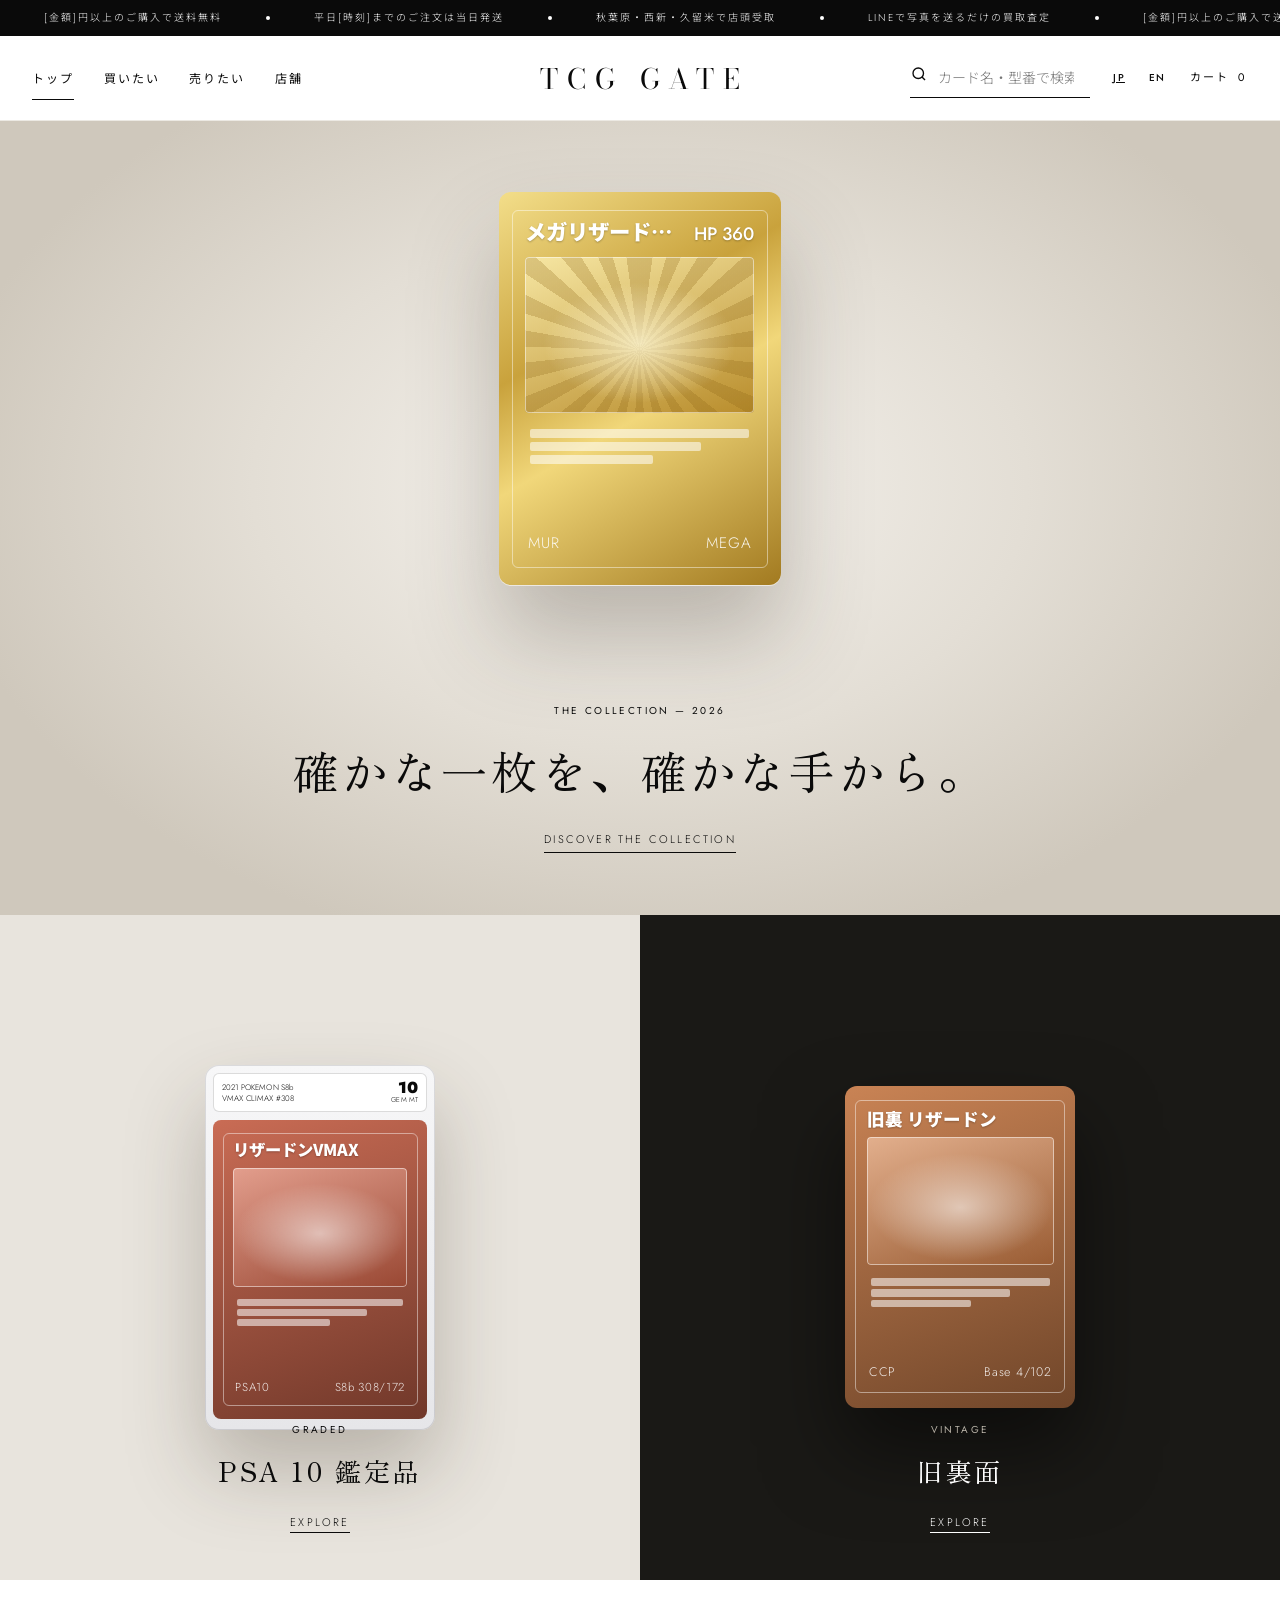
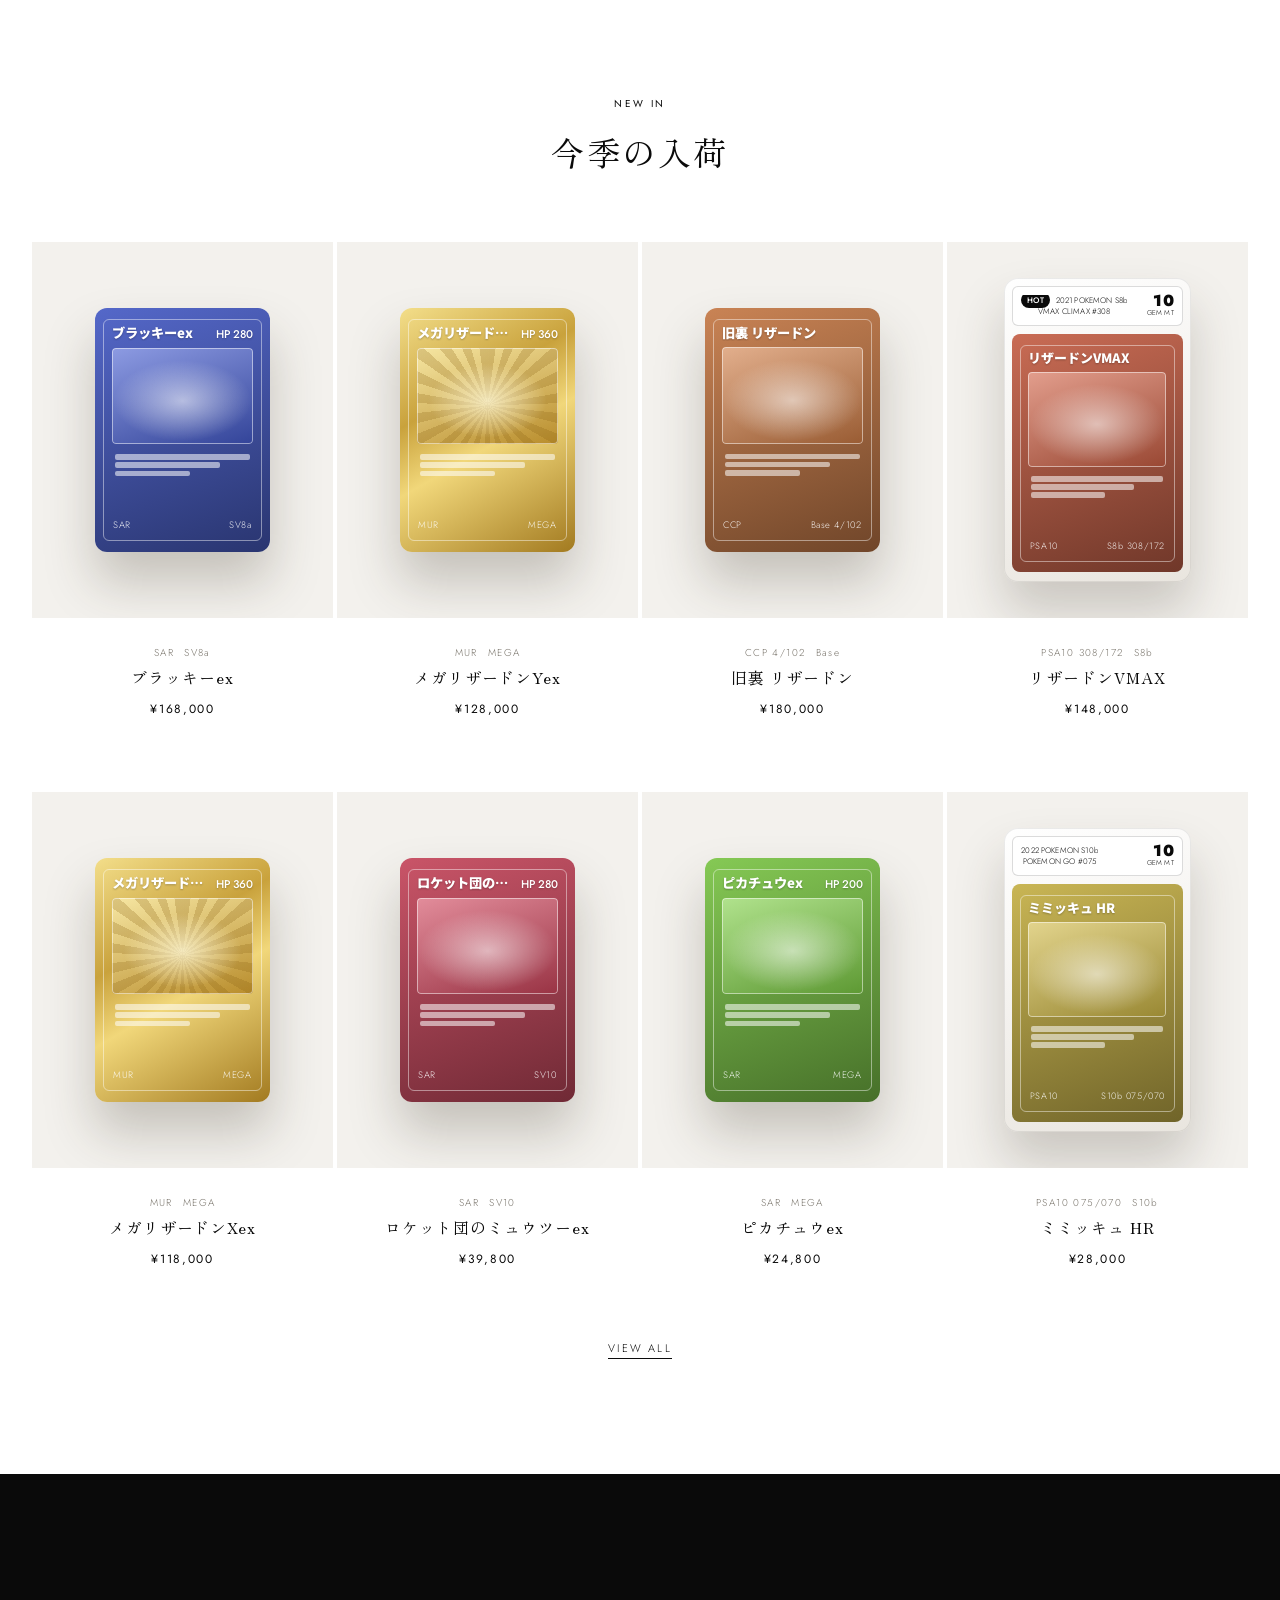
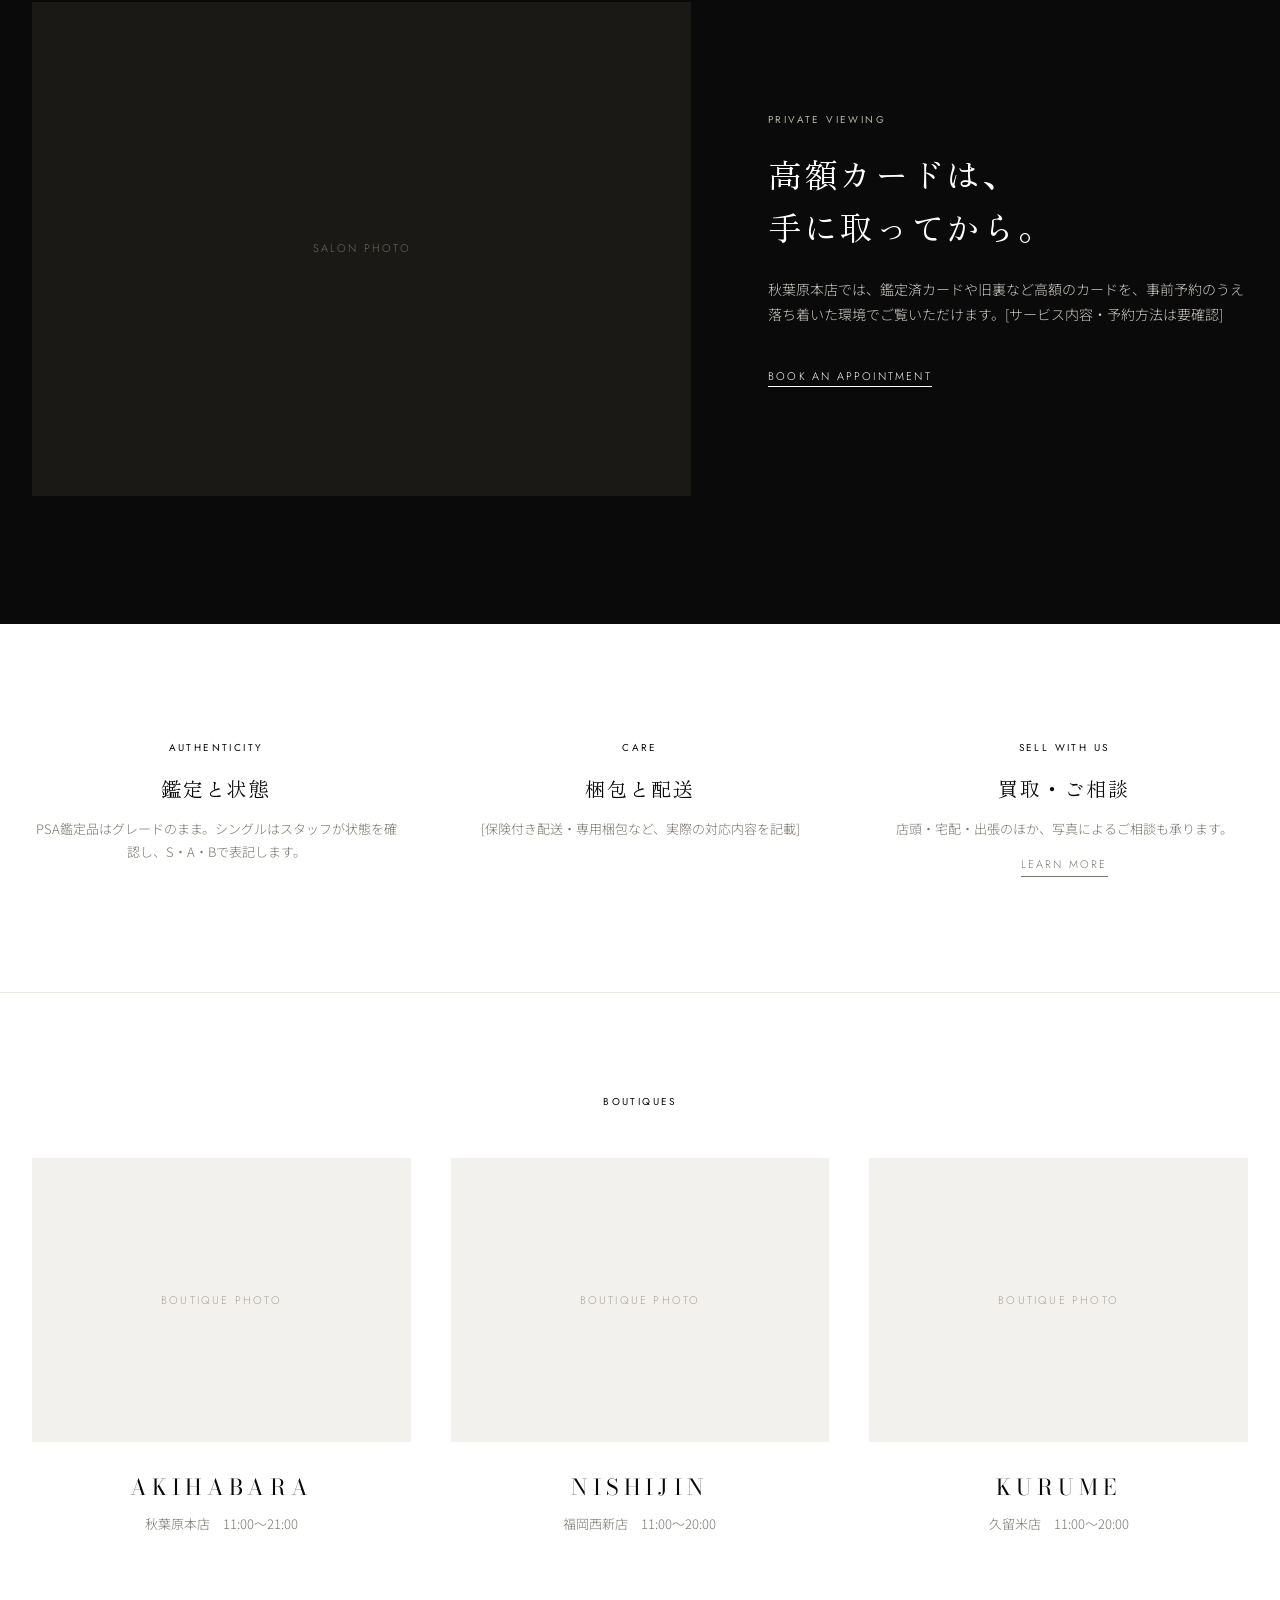
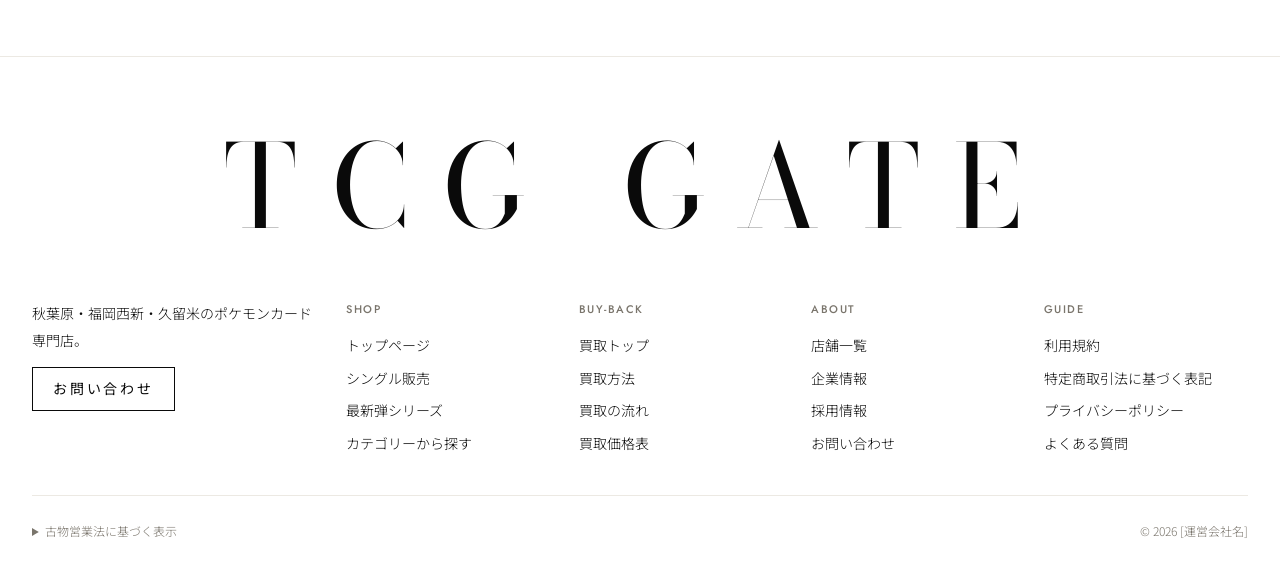
==== commit 80c4d196: "Add files via upload" ====
--- a/index.html
+++ b/index.html
@@ -8,107 +8,63 @@
 <meta property="og:title" content="TCG GATE JAPAN｜秋葉原・福岡のポケモンカード専門店">
 <meta property="og:description" content="秋葉原本店・福岡西新店・久留米店のポケモンカード専門店。シングル・PSA鑑定品の通販と、店頭・宅配・LINE・出張買取。">
 <meta property="og:type" content="website">
-<meta name="theme-color" content="#0E0E10">
+<meta name="theme-color" content="#FFFFFF">
 <link rel="icon" href="data:image/svg+xml,%3Csvg xmlns='http://www.w3.org/2000/svg' viewBox='0 0 32 32'%3E%3Crect x='4' y='5' width='15' height='21' rx='3' fill='%23fff' stroke='%230E0E10' stroke-width='2' transform='rotate(-10 11 15)'/%3E%3Crect x='13' y='6' width='15' height='21' rx='3' fill='%230E0E10' transform='rotate(9 20 16)'/%3E%3C/svg%3E">
 <link rel="preconnect" href="https://fonts.googleapis.com">
 <link rel="preconnect" href="https://fonts.gstatic.com" crossorigin>
-<link href="https://fonts.googleapis.com/css2?family=Unbounded:wght@300;500;900&family=Zen+Kaku+Gothic+New:wght@400;500;700;900&display=swap" rel="stylesheet">
+<link href="https://fonts.googleapis.com/css2?family=Bodoni+Moda:opsz,wght@6..96,400;6..96,500&family=Jost:wght@300;400;500&family=Zen+Old+Mincho:wght@400;500&family=Noto+Sans+JP:wght@300;400;500&display=swap" rel="stylesheet">
 <link rel="stylesheet" href="assets/style.css">
 </head>
-<body data-page="top">
+<body data-page="top" data-theme="luxury">
 
 <main id="main">
-<section class="hero">
-<div class="wrap hero-grid">
-<div>
-<p class="eyebrow" style="margin:0 0 26px"><span data-en="[M5] Abyss Eye — out 2026.05.22">[M5] アビスアイ　2026.05.22 発売</span></p>
-<h1 class="display d-xl">
-<span class="rise"><span data-en="Shiny cards,">光るカードは、</span></span>
-<span class="rise d2"><span class="sheen" data-en="while they shine.">光るうちに。</span></span>
-</h1>
-<p class="lead rise d3" style="margin:28px 0 0"><span data-en="Stock from our three shops in Akihabara and Fukuoka, in one online store. Every single is condition-ranked; PSA cards are sold at their official grade.">秋葉原・福岡の3店舗の在庫を、まとめて通販で。シングルはすべて状態ランク付き、PSA鑑定品はグレードのまま販売しています。</span></p>
-<div class="hero-cta rise d4"><span>
-<a href="sell.html"><span class="en">01 — SELL</span><b><span data-en="Sell">売りたい</span><svg width="20" height="20" viewBox="0 0 24 24" fill="none" stroke="currentColor" stroke-width="2" aria-hidden="true"><path d="M5 12h14M13 6l6 6-6 6"/></svg></b></a>
-</span><span>
-<a class="primary" href="buy.html"><span class="en">02 — BUY</span><b><span data-en="Buy">買いたい</span><svg width="20" height="20" viewBox="0 0 24 24" fill="none" stroke="currentColor" stroke-width="2" aria-hidden="true"><path d="M5 12h14M13 6l6 6-6 6"/></svg></b></a>
-</span></div>
-</div>
-<div class="fan" id="fan" aria-label="注目のカード"></div>
+<section aria-label="コレクション" style="position:relative;height:clamp(620px,62vw,860px);overflow:hidden;background:#E8E4DD">
+<div class="kb" aria-hidden="true" style="position:absolute;inset:0;background:radial-gradient(ellipse 55% 60% at 50% 46%,#F6F3EE 0%,#E3DED5 55%,#CFC8BC 100%)"></div>
+<a class="kb" id="heroCard" href="product.html?id=m1" style="position:absolute;left:50%;top:9%;width:clamp(200px,22vw,320px);transform-origin:50% 60%;margin-left:calc(clamp(200px,22vw,320px) / -2)" aria-label="メガリザードンYex"></a>
+<div style="position:absolute;left:0;right:0;bottom:7%;text-align:center;padding:0 20px">
+<p class="eyebrow rise" style="justify-content:center;margin:0 0 16px"><span>The Collection — 2026</span></p>
+<h1 class="display d-l rise d2" style="margin:0 0 22px"><span data-en="Graded. Authenticated. Kept.">確かな一枚を、確かな手から。</span></h1>
+<a class="ul rise d3" href="buy.html" style="display:inline-block"><span>Discover the collection</span></a>
 </div>
 </section>
 
-<div class="wrap" data-reveal>
-<div class="stats">
-<div><div class="v"><span data-count="3">3</span></div><div class="k">SHOPS ／ 秋葉原・西新・久留米</div></div>
-<div><div class="v"><span data-count="100">100</span><span style="font-size:.5em">万点+</span></div><div class="k">BUY-BACK ／ 買取実績 [要確認]</div></div>
-<div><div class="v">PSA</div><div class="k">CERTIFIED ／ 鑑定品をグレードのまま販売</div></div>
-<div><div class="v">24h</div><div class="k">LINE QUOTE ／ 写真で最短即日査定</div></div>
-</div>
-</div>
-
-<section class="sec tight" style="padding-bottom:0">
-<div class="wrap sec-hd" data-reveal>
-<div><p class="eyebrow">Latest expansion</p><h2 class="display d-m" data-en="Shop by set">最新弾シリーズ</h2></div>
-<a class="link" style="font-weight:700" href="buy.html" data-en="View all">すべて見る</a>
-</div>
-<div class="sets marq-host"><div class="marq" id="sets"></div></div>
+<section style="display:grid;grid-template-columns:repeat(auto-fit,minmax(min(420px,100%),1fr))">
+<a href="buy.html?cat=psa10" class="foil-host" style="position:relative;height:clamp(520px,52vw,760px);background:#E8E4DD;display:flex;align-items:center;justify-content:center;overflow:hidden" id="editA"></a>
+<a href="buy.html?cat=old" style="position:relative;height:clamp(520px,52vw,760px);background:#1A1916;color:#fff;display:flex;align-items:center;justify-content:center;overflow:hidden" id="editB"></a>
 </section>
 
 <section class="sec">
 <div class="wrap">
-<div class="sec-hd" data-reveal>
-<div><p class="eyebrow">New arrivals</p><h2 class="display d-m" data-en="This week’s new singles">今週の新着シングル</h2></div>
-<a class="btn ghost sm" href="buy.html"><span data-en="All singles">シングル一覧へ</span></a>
-</div>
+<div style="text-align:center;margin-bottom:64px" data-reveal><p class="eyebrow" style="justify-content:center;margin:0 0 12px">New in</p><h2 class="display d-m" data-en="New this season">今季の入荷</h2></div>
 <div class="grid g4" id="new" data-reveal></div>
+<div style="text-align:center;margin-top:64px"><a class="ul" href="buy.html">View all</a></div>
 </div>
 </section>
 
-<section class="sec dark">
-<div class="wrap">
-<div class="sec-hd" data-reveal>
-<div><p class="eyebrow">Buy-back service</p><h2 class="display d-l" data-en="We pay <span class='outline-w'>top</span> yen.">ポケカ、<span class="outline-w">高価</span>買取。</h2></div>
-<p class="lead muted" style="margin:0;max-width:24em" data-en="In store, mail-in, LINE quote or home visit.">店頭・宅配・LINE査定・出張買取の4つの方法に対応しています。</p>
-</div>
-<div style="display:grid;grid-template-columns:repeat(auto-fit,minmax(300px,1fr));gap:48px" data-reveal>
-<div>
-<p class="eyebrow" style="margin:0 0 12px;color:#fff">Price up</p>
-<ul class="plist" id="bb"></ul>
-<div style="display:flex;flex-wrap:wrap;gap:10px;margin-top:28px"><a class="btn light" href="price.html"><span data-en="Full buylist">買取価格表を見る</span><svg class="arr" width="16" height="16" viewBox="0 0 24 24" fill="none" stroke="currentColor" stroke-width="2" aria-hidden="true"><path d="M5 12h14M13 6l6 6-6 6"/></svg></a><a class="btn ghost-w" href="sell.html" data-en="How to sell">買取について</a></div>
-</div>
-<div>
-<p class="eyebrow" style="margin:0 0 12px;color:#fff">How to sell</p>
-<div class="shop-mini" style="grid-template-columns:1fr 1fr">
-<a href="shops.html"><span class="k">01</span><span class="j" data-en="In store">店頭買取</span><span class="s" data-en="Cash on the spot at 3 shops">3店舗でその場で現金払い</span></a>
-<a href="contact.html?type=kit"><span class="k">02</span><span class="j" data-en="Mail-in">宅配買取</span><span class="s" data-en="Free kit, free shipping">無料キット・送料無料</span></a>
-<a href="contact.html?type=line"><span class="k">03</span><span class="j" data-en="LINE quote">LINE査定</span><span class="s" data-en="Same-day quote from photos">写真で最短即日回答</span></a>
-<a href="contact.html?type=visit"><span class="k">04</span><span class="j" data-en="Home visit">出張買取</span><span class="s" data-en="For large collections">大量のカードはご自宅へ</span></a>
-</div>
-</div>
+<section style="background:#0A0A0A;color:#fff">
+<div class="wrap" style="padding-top:clamp(80px,10vw,140px);padding-bottom:clamp(80px,10vw,140px);display:flex;flex-wrap:wrap;gap:clamp(40px,6vw,80px);align-items:center">
+<div style="flex:1 1 420px;aspect-ratio:4/3;background:#1A1916;display:flex;align-items:center;justify-content:center;font-family:var(--ff-en);font-size:11px;letter-spacing:.2em;color:#6E6A63">SALON PHOTO</div>
+<div style="flex:1 1 360px;max-width:480px" data-reveal>
+<p class="eyebrow" style="color:#B8B2A7;margin:0 0 18px">Private viewing</p>
+<h2 class="display d-m" style="margin:0 0 24px">高額カードは、<br>手に取ってから。</h2>
+<p style="margin:0 0 36px;color:#CFCAC0">秋葉原本店では、鑑定済カードや旧裏など高額のカードを、事前予約のうえ落ち着いた環境でご覧いただけます。[サービス内容・予約方法は要確認]</p>
+<a class="ul" href="contact.html?type=viewing" style="color:#fff">Book an appointment</a>
 </div>
 </div>
 </section>
 
-<section class="sec" id="cats">
-<div class="wrap">
-<div class="sec-hd" data-reveal><div><p class="eyebrow">By category</p><h2 class="display d-m" data-en="Shop by category">カテゴリーから探す</h2></div></div>
-<div class="cats" id="catgrid" data-reveal></div>
+<section class="sec">
+<div class="wrap" style="display:grid;grid-template-columns:repeat(auto-fit,minmax(min(280px,100%),1fr));gap:56px;text-align:center">
+<div data-reveal><p class="eyebrow" style="justify-content:center;margin:0 0 14px">Authenticity</p><p style="font-family:var(--ff-min);font-size:20px;letter-spacing:.1em;margin:0 0 12px">鑑定と状態</p><p class="muted" style="margin:0;font-size:13px">PSA鑑定品はグレードのまま。シングルはスタッフが状態を確認し、S・A・Bで表記します。</p></div>
+<div data-reveal><p class="eyebrow" style="justify-content:center;margin:0 0 14px">Care</p><p style="font-family:var(--ff-min);font-size:20px;letter-spacing:.1em;margin:0 0 12px">梱包と配送</p><p class="muted" style="margin:0;font-size:13px">[保険付き配送・専用梱包など、実際の対応内容を記載]</p></div>
+<div data-reveal><p class="eyebrow" style="justify-content:center;margin:0 0 14px">Sell with us</p><p style="font-family:var(--ff-min);font-size:20px;letter-spacing:.1em;margin:0 0 12px">買取・ご相談</p><p class="muted" style="margin:0;font-size:13px">店頭・宅配・出張のほか、写真によるご相談も承ります。<br><a class="ul" href="sell.html" style="display:inline-block;margin-top:14px">Learn more</a></p></div>
 </div>
 </section>
 
-<section class="sec mist">
-<div class="wrap">
-<div class="sec-hd" data-reveal><div><p class="eyebrow">Shops</p><h2 class="display d-m" data-en="Three shops, one stock.">3つの店舗、ひとつの在庫。</h2></div><a class="link" style="font-weight:700" href="shops.html" data-en="All shops">店舗一覧</a></div>
-<div class="shop-mini lt" id="shopmini" data-reveal></div>
-</div>
-</section>
-
-<section class="sec">
-<div class="wrap" data-reveal>
-<div class="line-band">
-<div><p class="eyebrow" style="margin:0 0 14px">LINE quote</p><h2 class="display d-m" data-en="Just send a photo.">写真を送るだけ。</h2><p style="margin:12px 0 0;opacity:.8" data-en="Same-day quote at the earliest.">最短即日で査定額をお返事します。</p></div>
-<a class="btn line" href="contact.html?type=line"><span data-en="Start on LINE">LINEで査定を始める</span><svg class="arr" width="16" height="16" viewBox="0 0 24 24" fill="none" stroke="currentColor" stroke-width="2" aria-hidden="true"><path d="M5 12h14M13 6l6 6-6 6"/></svg></a>
-</div>
+<section style="border-top:1px solid var(--line)">
+<div class="wrap" style="padding-top:100px;padding-bottom:120px">
+<p class="eyebrow" style="justify-content:center;margin:0 0 48px">Boutiques</p>
+<div style="display:grid;grid-template-columns:repeat(auto-fit,minmax(min(300px,100%),1fr));gap:40px;text-align:center" id="boutiques"></div>
 </div>
 </section>
 </main>
@@ -116,23 +72,19 @@
 <script src="assets/data.js"></script>
 <script src="assets/app.js"></script>
 <script>
-
 (function(){
-  function render(){
-    var U=window.TCGUI, D=window.TCG, en=U.lang()==="en";
-    var fan=[["p5","f1"],["p1","f2"],["p4","f3"]];
-    U.$("#fan").innerHTML=fan.map(function(f){var p=U.byId[f[0]];return '<a class="'+f[1]+' foil-host" href="product.html?id='+p.id+'" aria-label="'+U.esc(p.name)+'">'+U.art(p)+'</a>';}).join("")+'<span class="hint">'+(en?"Hover to fan out":"カーソルを乗せると広がります")+'</span>';
-    var sets=D.sets.map(function(s){return '<a href="buy.html?set='+s.code+'"><span class="code">'+s.code+'</span><span><span class="nm">'+(en?s.en:s.name)+'</span><br><span class="dt">'+(s.isNew?"NEW · ":"")+(s.date||"")+'</span></span></a>';}).join("");
-    U.$("#sets").innerHTML=sets+sets;
-    U.$("#new").innerHTML=["p6","p1","p4","p2"].map(function(id){return U.card(U.byId[id]);}).join("");
-    U.$("#bb").innerHTML=D.buyback.map(function(b){return '<li><span class="art" style="--h:'+b.hue+'"></span><span class="nm"><span class="up">PRICE UP</span>'+U.esc(b.name)+'<small>'+b.num+'</small></span><span class="pr">'+U.yen(b.price)+'</span></li>';}).join("");
-    U.$("#catgrid").innerHTML=D.cats.map(function(c){var n=D.products.filter(function(p){return p.cat===c.id;}).length;return '<a href="buy.html?cat='+c.id+'"><span class="k">'+c.k+'</span><span class="j"><span>'+(en?c.en:c.name)+'</span><span class="num" style="font-weight:500">'+n+'</span></span></a>';}).join("");
-    U.$("#shopmini").innerHTML=D.shops.map(function(s){return '<a href="shops.html#'+s.id+'"><span class="k">'+s.k+'</span><span class="j">'+s.name+'</span><span class="s">'+s.hours+'（'+s.off+'）</span></a>';}).join("");
+  function render(){var U=window.TCGUI,D=window.TCG;
+    U.$("#heroCard").innerHTML='<span style="display:block;box-shadow:0 50px 90px rgba(60,50,35,.3);border-radius:12px">'+U.art(U.byId.m1,{foil:false})+'</span>';
+    var a=U.byId.p4,b=U.byId.p7;
+    U.$("#editA").innerHTML='<span style="width:clamp(180px,18vw,260px);display:block;box-shadow:0 40px 80px rgba(60,50,35,.28);border-radius:14px">'+U.art(a,{foil:false})+'</span><span style="position:absolute;left:0;right:0;bottom:48px;text-align:center"><span class="eyebrow" style="justify-content:center;display:flex;margin-bottom:10px">Graded</span><span style="display:block;font-family:var(--ff-min);font-size:26px;letter-spacing:.1em;margin-bottom:14px">PSA 10 鑑定品</span><span class="ul">Explore</span></span>';
+    U.$("#editB").innerHTML='<span style="width:clamp(180px,18vw,260px);display:block;box-shadow:0 40px 80px rgba(0,0,0,.5);border-radius:12px">'+U.art(b,{foil:false})+'</span><span style="position:absolute;left:0;right:0;bottom:48px;text-align:center"><span class="eyebrow" style="justify-content:center;display:flex;margin-bottom:10px;color:#B8B2A7">Vintage</span><span style="display:block;font-family:var(--ff-min);font-size:26px;letter-spacing:.1em;margin-bottom:14px">旧裏面</span><span class="ul">Explore</span></span>';
+    U.$("#new").innerHTML=["m4","m1","p7","p4","m2","m3","m5","p8"].map(function(id){return U.card(U.byId[id]);}).join("");
+    U.$("#boutiques").innerHTML=D.shops.map(function(s){return '<a href="shops.html#'+s.id+'" data-reveal><span style="display:flex;aspect-ratio:4/3;background:var(--mist);align-items:center;justify-content:center;font-family:var(--ff-en);font-size:11px;letter-spacing:.2em;color:#A8A298">BOUTIQUE PHOTO</span><span style="display:block;font-family:var(--ff-bd);font-size:22px;letter-spacing:.24em;margin:26px 0 4px">'+s.k+'</span><span class="muted" style="font-size:13px">'+s.name+'　'+s.hours+'</span></a>';}).join("");
+    U.reveal();
   }
   document.addEventListener("tcg:ready",render);
-  document.addEventListener("tcg:lang",function(){ if(window.TCGUI) render(); });
+  document.addEventListener("tcg:lang",function(){if(window.TCGUI&&document.readyState!=="loading")render();});
 })();
-
 </script>
 </body>
 </html>
--- a/assets/style.css
+++ b/assets/style.css
@@ -432,3 +432,116 @@
 
 /* real product photos: assets/images/<id>.jpg overrides the placeholder */
 .art .ph{position:absolute;inset:0;width:100%;height:100%;object-fit:cover;z-index:1;border-radius:inherit}
+
+/* ---------- card-like placeholder (shared) ---------- */
+.art{container-type:inline-size}
+.art::before{display:none}
+.art.t-gold{background:linear-gradient(150deg,#F3DE8A 0%,#C9A23C 35%,#F1D77A 55%,#A27A20 100%)}
+.art.t-dark{background:linear-gradient(160deg,#4A4F57,#15171B)}
+.art.t-light{background:linear-gradient(160deg,#F4F4F6,#BFC3CA)}
+.art.t-trainer{background:linear-gradient(160deg,#E9ECEF,#B9C0C8)}
+.cf{position:absolute;inset:4.5%;display:flex;flex-direction:column;gap:3%;border-radius:6px;border:1px solid rgba(255,255,255,.45)}
+.cf-top{display:flex;justify-content:space-between;align-items:baseline;gap:4px;padding:3% 5% 0;color:#fff;font-size:7.6cqw;line-height:1.2;text-shadow:0 1px 2px rgba(0,0,0,.25)}
+.cf-top b{font-weight:900;overflow:hidden;white-space:nowrap;text-overflow:ellipsis}
+.cf-top i{font-style:normal;font-family:var(--ff-en);font-weight:500;font-size:6.4cqw;flex:none}
+.cf-win{flex:0 0 44%;margin:0 5%;border-radius:4px;background:radial-gradient(ellipse 70% 60% at 50% 55%,rgba(255,255,255,.55),transparent 70%),linear-gradient(160deg,hsl(var(--h) 60% 72%),hsl(var(--h) 50% 40%));box-shadow:inset 0 0 0 1px rgba(255,255,255,.5)}
+.t-gold .cf-win{background:radial-gradient(ellipse 60% 55% at 50% 55%,rgba(255,250,220,.75),transparent 70%),repeating-conic-gradient(from 0deg at 50% 60%,rgba(140,100,20,.25) 0 8deg,transparent 8deg 16deg),linear-gradient(160deg,#F6E6A2,#B98D2C)}
+.t-light .cf-top,.t-trainer .cf-top{color:#2B2F36;text-shadow:none}
+.cf-txt{display:flex;flex-direction:column;gap:5%;padding:2% 7%;flex:1}
+.cf-txt i{display:block;height:3.2cqw;border-radius:2px;background:rgba(255,255,255,.55)}
+.cf-txt i:nth-child(2){width:78%}.cf-txt i:nth-child(3){width:56%}
+.t-light .cf-txt i,.t-trainer .cf-txt i{background:rgba(43,47,54,.25)}
+.cf-bot{display:flex;justify-content:space-between;padding:0 6% 4%;font-family:var(--ff-en);font-size:5.4cqw;color:rgba(255,255,255,.9);letter-spacing:.06em}
+.t-light .cf-bot,.t-trainer .cf-bot{color:#4A505A}
+.plist .art .cf,.citem .art .cf,.fan .hint+.cf{display:none}
+.plist .art .cf,.citem .art .cf{display:none}
+.shot{display:block}
+.pcard .tag{top:-9px;left:auto;right:-6px;box-shadow:0 2px 6px rgba(14,14,16,.18)}
+.shot .slab{width:84%;margin:0 auto}
+
+/* =========================================================
+   THEME: LUXURY (MAISON) — Black / White / Greige
+   ========================================================= */
+:root{--ink:#0A0A0A;--paper:#FFFFFF;--mist:#F3F1ED;--accent:#6E6A63;--muted:#7A756C;--line:#ECE9E3;
+  --ff-jp:"Noto Sans JP","Hiragino Sans",sans-serif;--ff-en:"Jost","Noto Sans JP",sans-serif;--ff-min:"Zen Old Mincho",serif;--ff-bd:"Bodoni Moda",serif;--header-h:84px}
+body{font-weight:300;font-size:14px}
+.display,.pd-title,.shop h2,.methods h3,.steps h3,.promise b,.faq summary,.doc h2{font-family:var(--ff-min);font-weight:400;letter-spacing:.08em}
+.d-xl{font-size:clamp(34px,4.4vw,60px);line-height:1.5}.d-l{font-size:clamp(30px,3.6vw,48px);line-height:1.5}.d-m{font-size:clamp(24px,2.6vw,34px);line-height:1.6}
+.outline,.outline-w,.sheen{color:inherit;-webkit-text-stroke:0;background:none;animation:none}
+.eyebrow{font-size:10px;letter-spacing:.24em;font-weight:400}
+.eyebrow::before{display:none}
+.btn{border-radius:0;height:54px;padding:0 40px;font-family:var(--ff-en);font-size:11px;font-weight:400;letter-spacing:.2em;text-transform:uppercase}
+.btn:hover{background:#2A2926;border-color:#2A2926}
+.btn.ghost:hover{background:var(--ink);color:#fff}
+.btn.light:hover{background:var(--mist);border-color:var(--mist);color:var(--ink)}
+.chip{border-radius:0;border-width:0 0 1px;border-color:transparent;height:44px;padding:0;font-weight:400;font-family:var(--ff-en);font-size:11px;letter-spacing:.18em;text-transform:uppercase;color:var(--muted);background:transparent}
+.chip:hover{background:transparent;color:var(--ink)}
+.chip.on{background:transparent;color:var(--ink);border-color:var(--ink)}
+.chips{gap:26px}
+/* announcement + header */
+.announce{background:var(--ink);color:#fff;border:0;font-family:var(--ff-en);font-size:10px;letter-spacing:.2em;text-transform:uppercase}
+.marq .dot{background:#fff}
+.site-header{background:rgba(255,255,255,.96);border-bottom:1px solid var(--line)}
+.hd{display:grid;grid-template-columns:1fr auto 1fr}
+.gnav{order:1;gap:30px}
+.gnav a{font-size:12px;font-weight:400;letter-spacing:.16em}
+.logo{order:2;font-family:var(--ff-bd);font-weight:400;font-size:28px;letter-spacing:.32em;padding-left:.32em}
+.logo .mark,.logo .slash{display:none}
+.hd-tools{order:3;justify-content:flex-end}
+.search{width:180px;border-bottom-width:1px}
+.lang{border:0}.lang button{font-size:10px;letter-spacing:.14em}.lang button.on{background:transparent;color:var(--ink);text-decoration:underline}
+.cart-btn{background:transparent;color:var(--ink);border-radius:0;font-family:var(--ff-en);font-weight:400;font-size:11px;letter-spacing:.18em;text-transform:uppercase;padding:0 4px}
+.cart-btn svg{display:none}
+/* product cards as studio shots */
+.grid{grid-template-columns:repeat(auto-fill,minmax(260px,1fr));gap:72px 4px}
+.grid.g4{grid-template-columns:repeat(4,minmax(0,1fr))}
+.shot{background:var(--mist);aspect-ratio:4/5;display:flex;align-items:center;justify-content:center;overflow:hidden}
+.shot>.art,.shot>.slab{width:58%;transition:transform 1.4s cubic-bezier(.16,1,.3,1)}
+.shot>.art{box-shadow:0 30px 50px rgba(60,50,35,.25)}
+.shot .slab{width:62%;background:linear-gradient(160deg,rgba(255,255,255,.98),rgba(232,228,221,.9));box-shadow:inset 0 0 0 1px rgba(10,10,10,.08),0 30px 50px rgba(60,50,35,.22)}
+a.pcard:hover .shot>.art,a.pcard:hover .shot>.slab{transform:scale(1.04);box-shadow:0 30px 50px rgba(60,50,35,.25)}
+a.pcard:hover .art{transform:none}
+.foil::before,.foil::after{display:none}
+.pcard{text-align:center;gap:4px}
+.pcard .tag,.pcard .add{display:none}
+.pcard .meta{justify-content:center;gap:10px;margin-top:22px;font-size:10px;letter-spacing:.14em;color:var(--muted)}
+.pcard .name{font-family:var(--ff-min);font-weight:400;font-size:16px;letter-spacing:.06em}
+.pcard .sub{display:none}
+.pcard .row{justify-content:center}
+.pcard .price{font-family:var(--ff-en);font-size:12px;font-weight:400;letter-spacing:.14em}
+.pcard.sold{opacity:.6}
+/* sections */
+.dark{background:#0A0A0A}
+.cats a .k{font-family:var(--ff-bd);font-weight:400;letter-spacing:.06em}
+.cats a:hover{padding-left:18px}
+.plist .pr,.ticket .pr,.price-row .p,.summary .total,.stats .v,.shop .big,.methods .no,.shop-mini .k,.sellbar .t{font-family:var(--ff-bd);font-weight:400}
+.methods .no{-webkit-text-stroke:0;color:var(--ink)}
+.shop .big{letter-spacing:.06em}
+.shop .badge.red{background:var(--ink);border-color:var(--ink)}
+.line-band{border-radius:0}.line-band::after{content:"";}
+.ticket,.summary,.notes,.sellbar{border-radius:0}
+.ticket .stamp{border-color:var(--ink);color:var(--ink)}
+.stage{background:radial-gradient(ellipse 60% 60% at 50% 45%,#F7F5F1,#E2DDD4);padding:70px 0 40px}
+.price-row{border-color:var(--line)}
+.price-row .p{font-size:clamp(30px,3vw,40px)}
+.stock-pill::before{background:var(--ink)}
+.add-row .btn,.buy-row .btn{flex:1 1 100%}
+.qty{border-radius:0}
+.faq summary .q{font-family:var(--ff-bd);font-weight:400}
+.radios label{border-radius:0}
+.textarea{border-radius:0}
+.site-footer{background:#fff;color:var(--ink);border-top:1px solid var(--line)}
+.ft-big div{font-family:var(--ff-bd);font-weight:400;font-size:9vw;letter-spacing:.3em;color:var(--ink);-webkit-text-stroke:0;line-height:1}
+.ft-cols{border-color:var(--line)}
+.ft-cols h4{color:var(--muted)}
+.ft-cols a:hover{opacity:.55}
+.ft-bottom{color:var(--muted)}
+.btn.ghost-w{border-color:var(--ink);color:var(--ink)}
+.btn.ghost-w:hover{background:var(--ink);color:#fff}
+.kb{animation:kb 18s ease-in-out infinite alternate}
+@keyframes kb{from{transform:scale(1)}to{transform:scale(1.06)}}
+.ul{background-image:linear-gradient(currentColor,currentColor);background-size:100% 1px;background-repeat:no-repeat;background-position:0 100%;transition:background-size .6s cubic-bezier(.16,1,.3,1);padding-bottom:3px;font-family:var(--ff-en);font-size:11px;letter-spacing:.2em;text-transform:uppercase}
+.ul:hover{background-size:0 1px;background-position:100% 100%}
+@media (max-width:1080px){.hd{grid-template-columns:auto 1fr auto}.logo{font-size:20px;letter-spacing:.2em;order:1;padding-left:0}.hd-tools{order:3}.grid.g4{grid-template-columns:repeat(2,minmax(0,1fr))}}
+@media (max-width:640px){.logo{font-size:17px;letter-spacing:.16em}.grid{grid-template-columns:repeat(2,minmax(0,1fr));gap:44px 4px}.shot>.art{width:66%}.shot .slab{width:72%}.pcard .name{font-size:13px}}
+@media (prefers-reduced-motion:reduce){.kb{animation:none}}
